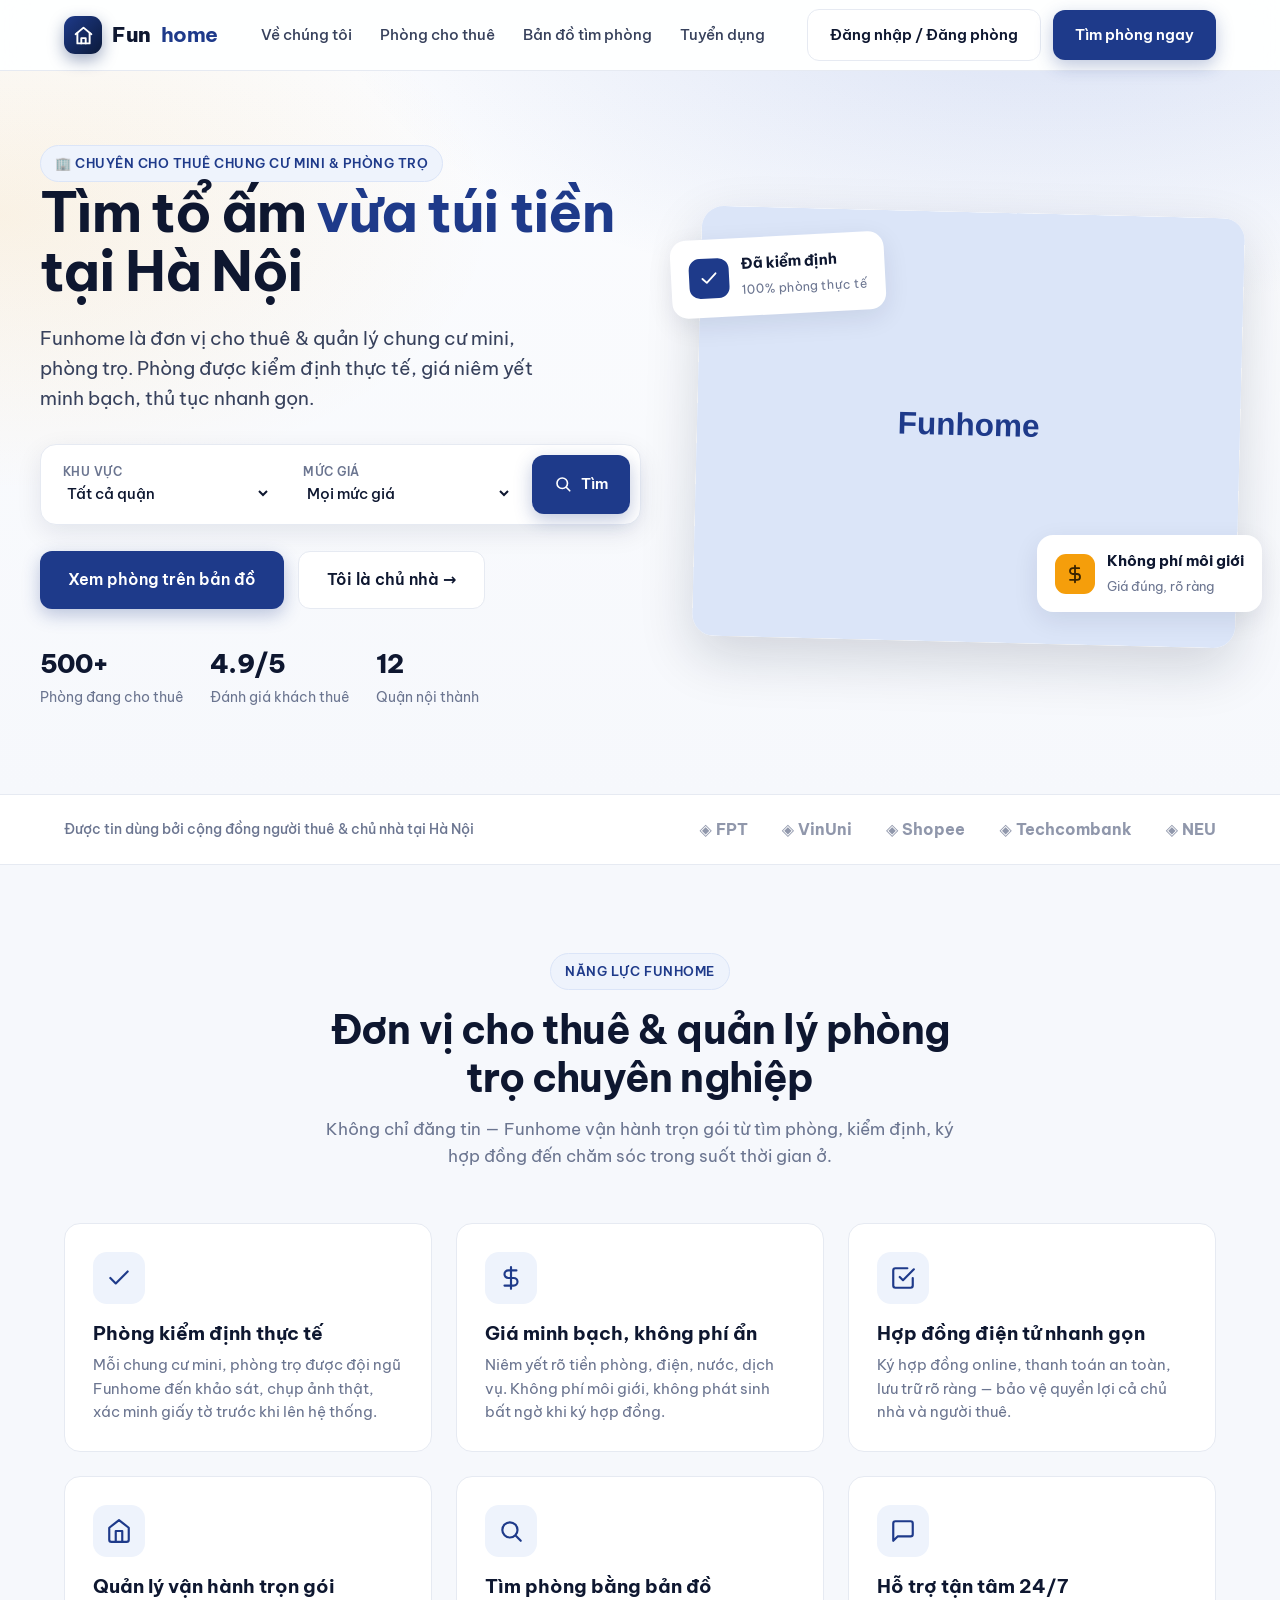
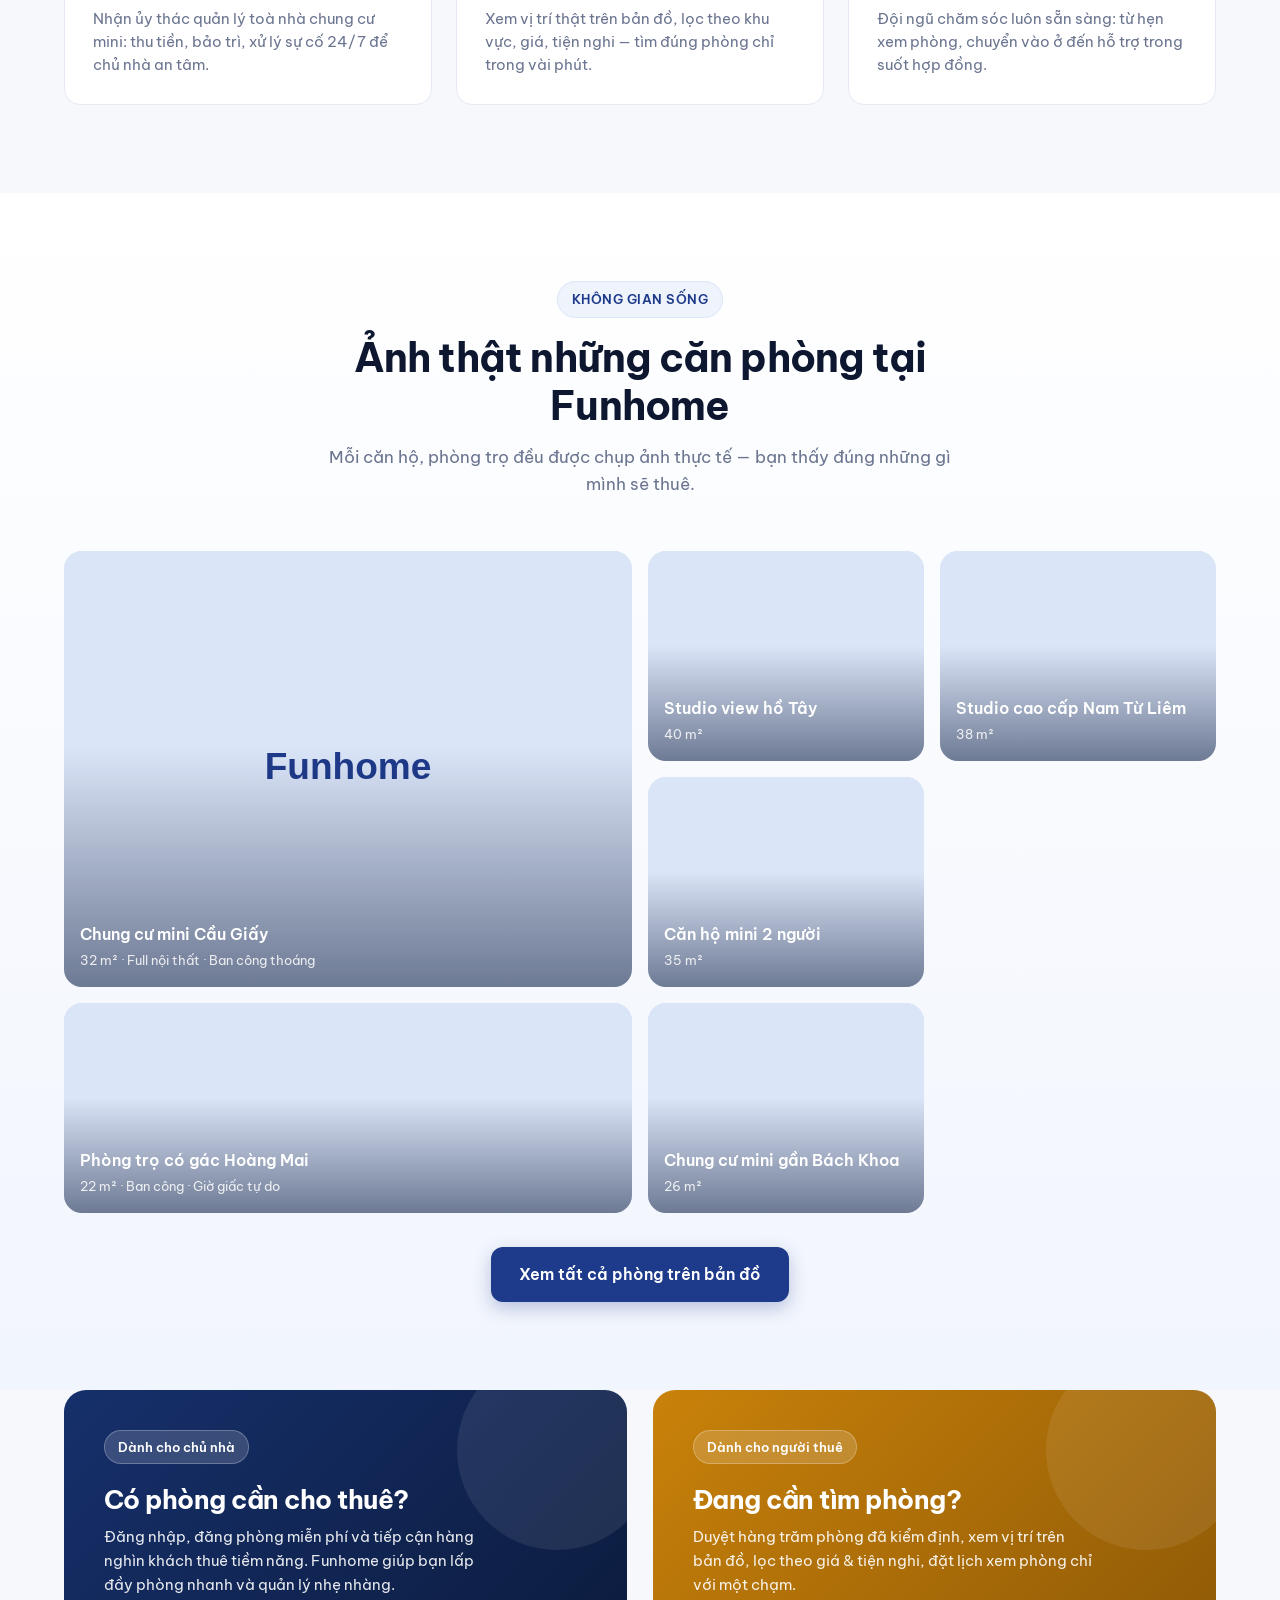
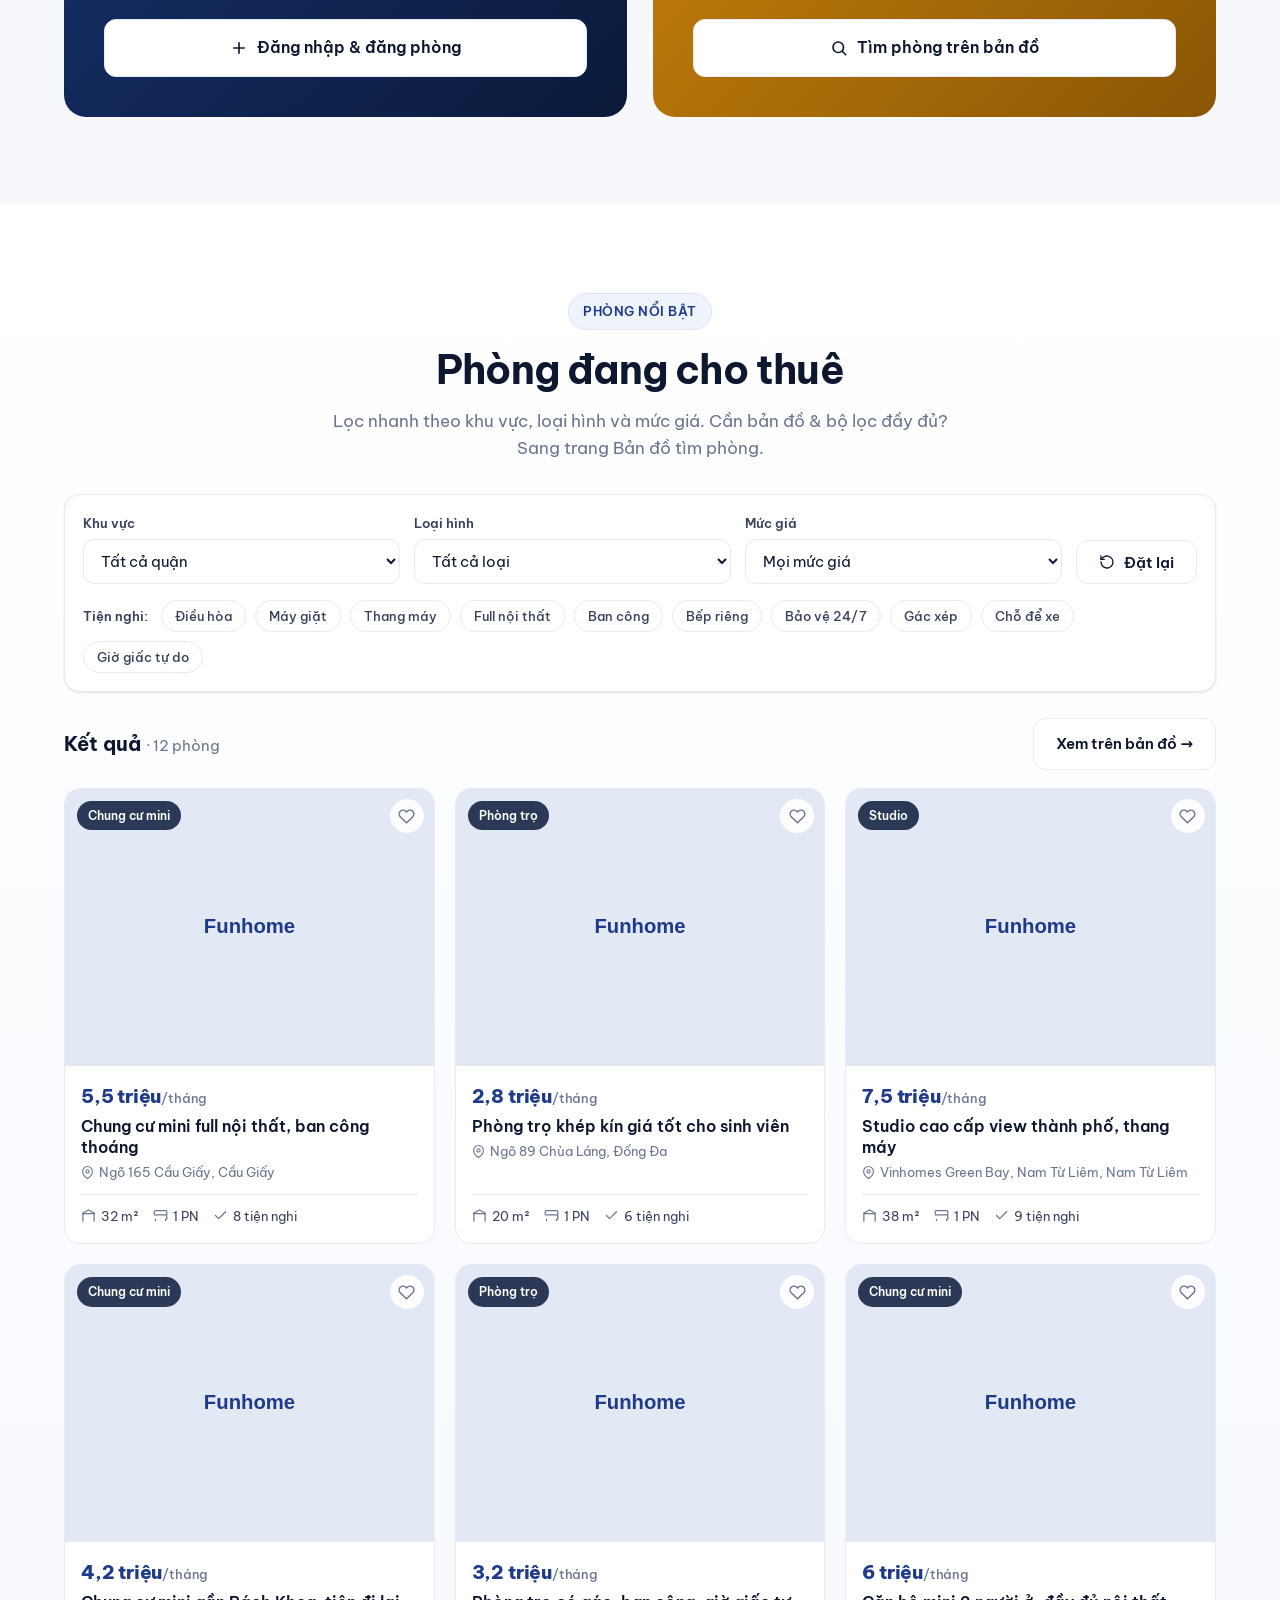
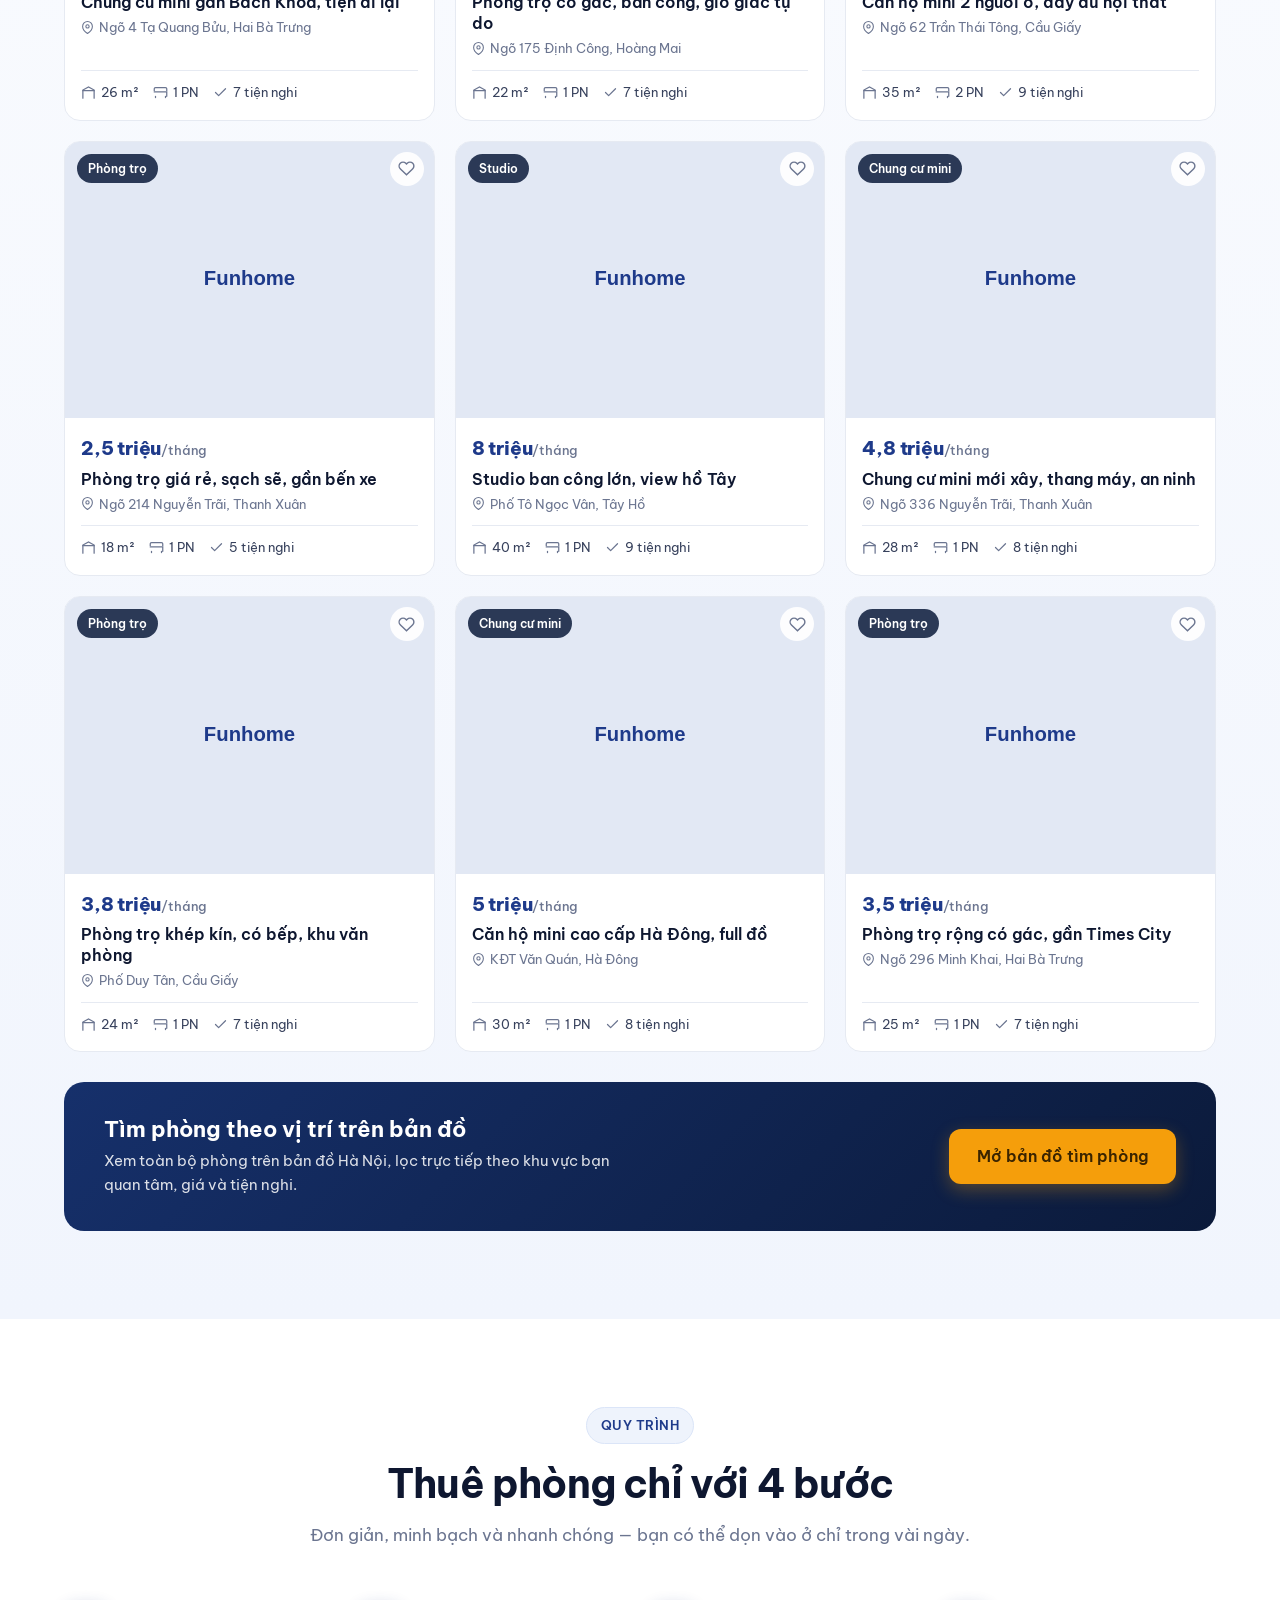
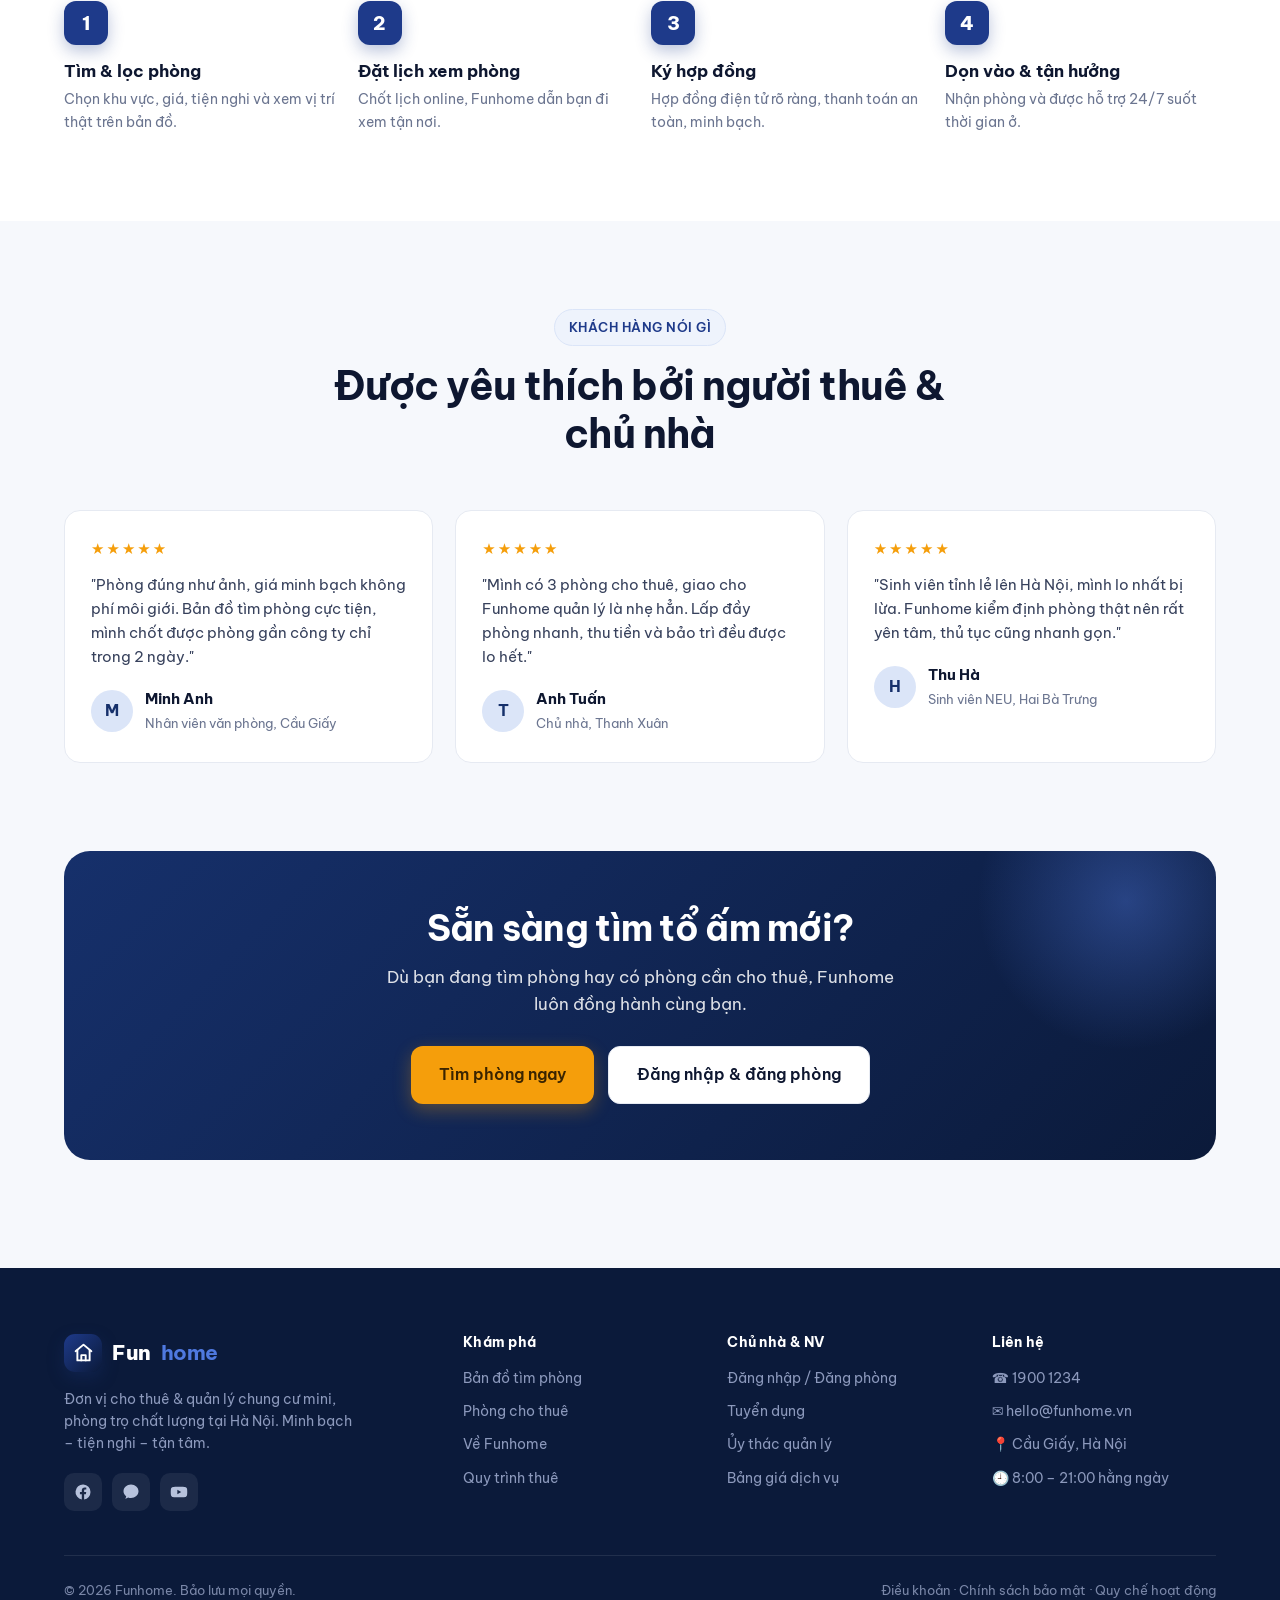
==== index.html @ d8e5a893 "Add files via upload" ====
<!DOCTYPE html>
<html lang="vi">
<head>
<meta charset="UTF-8" />
<meta name="viewport" content="width=device-width, initial-scale=1.0" />
<title>Funhome — Cho thuê chung cư mini &amp; phòng trọ</title>
<meta name="description" content="Funhome — đơn vị cho thuê & quản lý chung cư mini, phòng trọ chất lượng tại Hà Nội. Phòng kiểm định, giá minh bạch, thủ tục nhanh gọn." />
<link rel="preconnect" href="https://fonts.googleapis.com"><link rel="preconnect" href="https://fonts.gstatic.com" crossorigin>
<link href="https://fonts.googleapis.com/css2?family=Be+Vietnam+Pro:wght@300;400;500;600;700;800&display=swap" rel="stylesheet">
<link rel="stylesheet" href="funhome-theme.css">
<style>
/* ===== HERO ===== */
.hero{position:relative;overflow:hidden;background:radial-gradient(1200px 520px at 82% -10%,rgba(43,87,196,.16),transparent 60%),radial-gradient(900px 500px at 0% 20%,rgba(245,158,11,.10),transparent 55%),linear-gradient(180deg,#FbFcFe,#F6F8FC)}
.hero-inner{display:grid;grid-template-columns:1.05fr .95fr;gap:56px;align-items:center;padding:74px 0 84px}
.hero h1{font-size:clamp(34px,5vw,56px);letter-spacing:-.03em;line-height:1.06}
.hero h1 span{color:var(--brand-600)}
.hero p.lead{font-size:19px;color:var(--body);margin:22px 0 30px;max-width:520px}
.quick-search{background:#fff;border:1px solid var(--line);border-radius:16px;box-shadow:var(--shadow-md);padding:10px;display:grid;grid-template-columns:1fr 1fr auto;gap:8px}
.qs-field{display:flex;flex-direction:column;padding:8px 12px;border-radius:11px}
.qs-field:hover{background:var(--brand-50)}
.qs-field label{font-size:11.5px;font-weight:600;color:var(--muted);text-transform:uppercase;letter-spacing:.04em}
.qs-field select{border:none;background:transparent;font-family:inherit;font-size:15px;font-weight:500;color:var(--ink);outline:none;padding:2px 0;cursor:pointer}
.hero-actions{display:flex;gap:14px;flex-wrap:wrap;margin:26px 0 34px}
.hero-trust{display:flex;gap:26px;flex-wrap:wrap}
.hero-trust .t b{font-size:26px;color:var(--ink);font-weight:800;letter-spacing:-.02em;display:block}
.hero-trust .t span{font-size:13.5px;color:var(--muted)}
.hero-visual{position:relative}
.hero-card{border-radius:22px;overflow:hidden;box-shadow:var(--shadow-lg);background:#fff;transform:rotate(1.4deg)}
.hero-card img{height:430px;width:100%;object-fit:cover}
.hero-badge{position:absolute;background:#fff;border-radius:16px;box-shadow:var(--shadow-md);padding:14px 18px;display:flex;align-items:center;gap:12px}
.hero-badge .ic{width:40px;height:40px;border-radius:11px;display:grid;place-items:center;color:#fff}
.hero-badge b{display:block;font-size:15px;color:var(--ink)}
.hero-badge small{color:var(--muted);font-size:12.5px}
.hb1{top:24px;left:-26px;transform:rotate(-3deg)}.hb1 .ic{background:var(--brand-600)}
.hb2{bottom:30px;right:-22px}.hb2 .ic{background:var(--accent);color:#3a2400}

/* strip */
.strip{border-top:1px solid var(--line);border-bottom:1px solid var(--line);background:#fff}
.strip .wrap{display:flex;align-items:center;justify-content:space-between;gap:24px;padding:22px 24px;flex-wrap:wrap}
.strip p{font-size:13.5px;color:var(--muted);font-weight:500}
.strip .marks{display:flex;gap:34px;flex-wrap:wrap;align-items:center;opacity:.75}
.strip .marks span{font-weight:700;color:var(--muted);font-size:16px}

/* features */
.feature-grid{display:grid;grid-template-columns:repeat(3,1fr);gap:24px}
.feature{background:var(--card);border:1px solid var(--line);border-radius:var(--radius);padding:28px;transition:.2s}
.feature:hover{box-shadow:var(--shadow-md);transform:translateY(-3px);border-color:transparent}
.feature .ic{width:52px;height:52px;border-radius:14px;background:var(--brand-50);color:var(--brand-600);display:grid;place-items:center;margin-bottom:18px}
.feature .ic svg{width:26px;height:26px}
.feature h3{font-size:19px;margin-bottom:9px}
.feature p{font-size:14.5px;color:var(--muted)}

/* ===== GALLERY (ảnh phòng lớn) ===== */
.gallery-sec{background:linear-gradient(180deg,#fff,#F1F5FD)}
.gallery{display:grid;grid-template-columns:repeat(4,1fr);grid-auto-rows:210px;gap:16px}
.g-item{position:relative;overflow:hidden;border-radius:18px;cursor:pointer;background:#e2e8f4}
.g-item img{width:100%;height:100%;object-fit:cover;transition:.5s}
.g-item:hover img{transform:scale(1.06)}
.g-item::after{content:"";position:absolute;inset:0;background:linear-gradient(180deg,transparent 45%,rgba(11,26,58,.62));opacity:.85}
.g-cap{position:absolute;left:16px;right:16px;bottom:14px;z-index:2;color:#fff}
.g-cap b{display:block;font-size:15.5px;font-weight:600}
.g-cap span{font-size:12.5px;color:rgba(255,255,255,.85)}
.g-tall{grid-row:span 2}
.g-wide{grid-column:span 2}
.gallery-cta{text-align:center;margin-top:34px}

/* audience */
.audience{display:grid;grid-template-columns:1fr 1fr;gap:26px}
.aud-card{position:relative;overflow:hidden;border-radius:22px;padding:40px;color:#fff;min-height:280px;display:flex;flex-direction:column;justify-content:flex-end}
.aud-owner{background:linear-gradient(135deg,var(--brand-700),var(--brand-900))}
.aud-tenant{background:linear-gradient(135deg,#C9820A,#8A5606)}
.aud-card>*{position:relative;z-index:1}
.aud-card .tag{align-self:flex-start;background:rgba(255,255,255,.16);border:1px solid rgba(255,255,255,.25);padding:6px 13px;border-radius:999px;font-size:12.5px;font-weight:600;margin-bottom:auto}
.aud-card h3{color:#fff;font-size:26px;margin:20px 0 10px;letter-spacing:-.02em}
.aud-card p{color:rgba(255,255,255,.9);font-size:15px;margin-bottom:22px;max-width:400px}
.aud-card .btn-ghost{background:#fff;color:var(--ink)}
.aud-deco{position:absolute;top:-40px;right:-30px;width:200px;height:200px;border-radius:50%;background:rgba(255,255,255,.08)}

/* listings */
#phong{background:linear-gradient(180deg,#fff,#F1F5FD)}
.filters{display:grid;grid-template-columns:repeat(3,1fr) auto;gap:14px;align-items:end}
.amen-row{margin-top:16px;display:flex;flex-wrap:wrap;gap:9px;align-items:center}
.amen-row .lbl{font-size:12.5px;font-weight:600;color:var(--body);margin-right:4px}
.results-head{display:flex;align-items:center;justify-content:space-between;margin:26px 0 18px;flex-wrap:wrap;gap:12px}
.results-head h3{font-size:20px}.results-head .count{color:var(--muted);font-weight:400;font-size:15px}
.grid3{display:grid;grid-template-columns:repeat(3,1fr);gap:20px}
.map-cta{margin-top:30px;background:linear-gradient(135deg,var(--brand-700),var(--brand-900));border-radius:20px;padding:34px 40px;display:flex;align-items:center;justify-content:space-between;gap:24px;flex-wrap:wrap;color:#fff}
.map-cta h3{color:#fff;font-size:22px;margin-bottom:6px}
.map-cta p{color:rgba(255,255,255,.85);font-size:15px;max-width:520px}

/* steps */
.steps{display:grid;grid-template-columns:repeat(4,1fr);gap:22px}
.step .num{width:44px;height:44px;border-radius:12px;background:var(--brand-600);color:#fff;display:grid;place-items:center;font-weight:800;font-size:19px;margin-bottom:16px;box-shadow:0 6px 16px rgba(30,58,138,.3)}
.step h4{font-size:17px;margin-bottom:7px}.step p{font-size:14px;color:var(--muted)}

/* quotes */
.quotes{display:grid;grid-template-columns:repeat(3,1fr);gap:22px}
.quote{background:#fff;border:1px solid var(--line);border-radius:var(--radius);padding:26px}
.quote .stars{color:var(--accent);font-size:15px;letter-spacing:2px;margin-bottom:12px}
.quote p{font-size:15px;color:var(--body);margin-bottom:18px}
.quote .who{display:flex;align-items:center;gap:12px}
.quote .av{width:42px;height:42px;border-radius:50%;background:var(--brand-100);color:var(--brand-700);display:grid;place-items:center;font-weight:700}
.quote .who b{display:block;font-size:14.5px;color:var(--ink)}.quote .who span{font-size:12.5px;color:var(--muted)}

/* cta banner */
.cta-banner{background:linear-gradient(135deg,var(--brand-700),var(--brand-900));border-radius:26px;padding:56px;text-align:center;color:#fff;position:relative;overflow:hidden}
.cta-banner h2{color:#fff;font-size:clamp(26px,3.4vw,36px);margin-bottom:14px;letter-spacing:-.02em}
.cta-banner p{color:rgba(255,255,255,.86);font-size:17px;max-width:520px;margin:0 auto 28px}
.cta-banner .btns{display:flex;gap:14px;justify-content:center;flex-wrap:wrap}
.cta-banner .glow{position:absolute;width:300px;height:300px;border-radius:50%;background:radial-gradient(circle,rgba(79,121,224,.4),transparent 70%);top:-100px;right:-60px}

/* detail modal internals */
#detailContent .d-img{width:100%;height:340px;object-fit:cover}
.d-pad{padding:26px 30px 30px}
.d-head{display:flex;justify-content:space-between;align-items:flex-start;gap:20px;flex-wrap:wrap}
.d-head h3{font-size:24px;letter-spacing:-.01em}
.d-head .d-loc{color:var(--muted);font-size:14.5px;margin-top:6px}
.d-price{font-size:26px;font-weight:800;color:var(--brand-600);white-space:nowrap}
.d-price small{font-size:14px;color:var(--muted);font-weight:500}
.d-stats{display:flex;gap:26px;flex-wrap:wrap;margin:22px 0;padding:18px 0;border-top:1px solid var(--line);border-bottom:1px solid var(--line)}
.d-stats .s b{display:block;font-size:18px;color:var(--ink)}.d-stats .s span{font-size:13px;color:var(--muted)}
.d-sec h4{font-size:16px;margin:20px 0 12px}
.d-amens{display:grid;grid-template-columns:1fr 1fr;gap:10px}
.d-amens .a{display:flex;align-items:center;gap:9px;font-size:14.5px;color:var(--body)}
.d-amens .a svg{width:18px;height:18px;color:var(--brand-600)}
.d-actions{display:flex;gap:12px;margin-top:26px;flex-wrap:wrap}

/* owner form modal */
.form-modal .modal-box{max-width:560px}
.form-pad{padding:30px}
.form-pad h3{font-size:23px;margin-bottom:6px}.form-pad>p{color:var(--muted);font-size:14.5px;margin-bottom:22px}
.form-ok{display:none;text-align:center;padding:20px 0}.form-ok.show{display:block}
.form-ok .check{width:64px;height:64px;border-radius:50%;background:var(--brand-50);color:var(--brand-600);display:grid;place-items:center;margin:0 auto 18px}
.form-ok h3{margin-bottom:8px}.form-ok p{color:var(--muted);font-size:14.5px}

@media(max-width:960px){
  .hero-inner{grid-template-columns:1fr;gap:40px}.hero-visual{order:-1}.hero-card img{height:300px}
  .feature-grid,.quotes{grid-template-columns:1fr 1fr}.steps{grid-template-columns:1fr 1fr}
  .grid3{grid-template-columns:1fr 1fr}.gallery{grid-template-columns:repeat(2,1fr)}
  .g-wide,.g-tall{grid-column:auto;grid-row:auto}.filters{grid-template-columns:1fr 1fr}
}
@media(max-width:620px){
  .nav-cta .btn-ghost{display:none}.quick-search{grid-template-columns:1fr}
  .feature-grid,.quotes,.steps,.audience,.grid3,.filters,.d-amens,.form-row{grid-template-columns:1fr}
  .gallery{grid-template-columns:1fr;grid-auto-rows:200px}.hero-badge{display:none}.cta-banner{padding:38px 22px}
}
</style>
</head>
<body>

<header class="site">
  <div class="wrap nav">
    <a href="index.html" class="logo">
      <span class="logo-mark"><svg viewBox="0 0 24 24" fill="none" stroke="currentColor" stroke-width="2.2" stroke-linecap="round" stroke-linejoin="round"><path d="M3 10.5 12 3l9 7.5"/><path d="M5 9.5V21h14V9.5"/><path d="M9.5 21v-6h5v6"/></svg></span>
      Fun<b>home</b>
    </a>
    <nav class="nav-links">
      <a href="#nang-luc">Về chúng tôi</a>
      <a href="#phong">Phòng cho thuê</a>
      <a href="funhome-map.html">Bản đồ tìm phòng</a>
      <a href="funhome-tuyendung.html">Tuyển dụng</a>
    </nav>
    <div class="nav-cta">
      <a class="btn btn-ghost" href="funhome-app.html">Đăng nhập / Đăng phòng</a>
      <a href="funhome-map.html" class="btn btn-primary">Tìm phòng ngay</a>
      <button class="burger" onclick="document.querySelector('.nav-links').style.display='flex'"><span></span><span></span><span></span></button>
    </div>
  </div>
</header>

<!-- HERO -->
<section class="hero">
  <div class="wrap hero-inner">
    <div>
      <span class="eyebrow">🏢 Chuyên cho thuê chung cư mini &amp; phòng trọ</span>
      <h1>Tìm tổ ấm <span>vừa túi tiền</span> tại Hà Nội</h1>
      <p class="lead">Funhome là đơn vị cho thuê &amp; quản lý chung cư mini, phòng trọ. Phòng được kiểm định thực tế, giá niêm yết minh bạch, thủ tục nhanh gọn.</p>
      <div class="quick-search">
        <div class="qs-field"><label>Khu vực</label><select id="qsArea"><option value="">Tất cả quận</option></select></div>
        <div class="qs-field"><label>Mức giá</label>
          <select id="qsPrice"><option value="">Mọi mức giá</option><option value="0-3000000">Dưới 3 triệu</option><option value="3000000-5000000">3 – 5 triệu</option><option value="5000000-8000000">5 – 8 triệu</option><option value="8000000-99000000">Trên 8 triệu</option></select>
        </div>
        <a href="#phong" class="btn btn-primary" onclick="applyQuick()" style="align-self:stretch"><svg width="18" height="18" viewBox="0 0 24 24" fill="none" stroke="currentColor" stroke-width="2.2" stroke-linecap="round"><circle cx="11" cy="11" r="7"/><path d="m21 21-4.3-4.3"/></svg>Tìm</a>
      </div>
      <div class="hero-actions">
        <a href="funhome-map.html" class="btn btn-primary btn-lg">Xem phòng trên bản đồ</a>
        <a href="funhome-app.html" class="btn btn-ghost btn-lg">Tôi là chủ nhà →</a>
      </div>
      <div class="hero-trust">
        <div class="t"><b>500+</b><span>Phòng đang cho thuê</span></div>
        <div class="t"><b>4.9/5</b><span>Đánh giá khách thuê</span></div>
        <div class="t"><b>12</b><span>Quận nội thành</span></div>
      </div>
    </div>
    <div class="hero-visual">
      <div class="hero-card"><img src="https://images.unsplash.com/photo-1522708323590-d24dbb6b0267?auto=format&fit=crop&w=900&q=75" alt="Căn hộ Funhome" onerror="this.src='data:image/svg+xml;utf8,<svg xmlns=%22http://www.w3.org/2000/svg%22 width=%22900%22 height=%22600%22><rect width=%22900%22 height=%22600%22 fill=%22%23dbe5f8%22/><text x=%2250%25%22 y=%2250%25%22 fill=%22%231E3A8A%22 font-family=%22sans-serif%22 font-size=%2244%22 font-weight=%22700%22 text-anchor=%22middle%22 dominant-baseline=%22middle%22>Funhome</text></svg>'"></div>
      <div class="hero-badge hb1"><span class="ic"><svg width="20" height="20" viewBox="0 0 24 24" fill="none" stroke="currentColor" stroke-width="2.2" stroke-linecap="round" stroke-linejoin="round"><path d="M20 6 9 17l-5-5"/></svg></span><div><b>Đã kiểm định</b><small>100% phòng thực tế</small></div></div>
      <div class="hero-badge hb2"><span class="ic"><svg width="20" height="20" viewBox="0 0 24 24" fill="none" stroke="currentColor" stroke-width="2.2" stroke-linecap="round" stroke-linejoin="round"><path d="M12 2v20M17 5H9.5a3.5 3.5 0 0 0 0 7h5a3.5 3.5 0 0 1 0 7H6"/></svg></span><div><b>Không phí môi giới</b><small>Giá đúng, rõ ràng</small></div></div>
    </div>
  </div>
</section>

<div class="strip"><div class="wrap"><p>Được tin dùng bởi cộng đồng người thuê &amp; chủ nhà tại Hà Nội</p><div class="marks"><span>◈ FPT</span><span>◈ VinUni</span><span>◈ Shopee</span><span>◈ Techcombank</span><span>◈ NEU</span></div></div></div>

<!-- CAPABILITIES -->
<section class="section" id="nang-luc">
  <div class="wrap">
    <div class="section-head"><span class="eyebrow">Năng lực Funhome</span><h2>Đơn vị cho thuê &amp; quản lý phòng trọ chuyên nghiệp</h2><p>Không chỉ đăng tin — Funhome vận hành trọn gói từ tìm phòng, kiểm định, ký hợp đồng đến chăm sóc trong suốt thời gian ở.</p></div>
    <div class="feature-grid">
      <div class="feature"><div class="ic"><svg viewBox="0 0 24 24" fill="none" stroke="currentColor" stroke-width="2" stroke-linecap="round" stroke-linejoin="round"><path d="M20 6 9 17l-5-5"/></svg></div><h3>Phòng kiểm định thực tế</h3><p>Mỗi chung cư mini, phòng trọ được đội ngũ Funhome đến khảo sát, chụp ảnh thật, xác minh giấy tờ trước khi lên hệ thống.</p></div>
      <div class="feature"><div class="ic"><svg viewBox="0 0 24 24" fill="none" stroke="currentColor" stroke-width="2" stroke-linecap="round" stroke-linejoin="round"><path d="M12 2v20M17 5H9.5a3.5 3.5 0 0 0 0 7h5a3.5 3.5 0 0 1 0 7H6"/></svg></div><h3>Giá minh bạch, không phí ẩn</h3><p>Niêm yết rõ tiền phòng, điện, nước, dịch vụ. Không phí môi giới, không phát sinh bất ngờ khi ký hợp đồng.</p></div>
      <div class="feature"><div class="ic"><svg viewBox="0 0 24 24" fill="none" stroke="currentColor" stroke-width="2" stroke-linecap="round" stroke-linejoin="round"><path d="M9 11l3 3L22 4"/><path d="M21 12v7a2 2 0 0 1-2 2H5a2 2 0 0 1-2-2V5a2 2 0 0 1 2-2h11"/></svg></div><h3>Hợp đồng điện tử nhanh gọn</h3><p>Ký hợp đồng online, thanh toán an toàn, lưu trữ rõ ràng — bảo vệ quyền lợi cả chủ nhà và người thuê.</p></div>
      <div class="feature"><div class="ic"><svg viewBox="0 0 24 24" fill="none" stroke="currentColor" stroke-width="2" stroke-linecap="round" stroke-linejoin="round"><path d="M3 9l9-7 9 7v11a2 2 0 0 1-2 2H5a2 2 0 0 1-2-2z"/><path d="M9 22V12h6v10"/></svg></div><h3>Quản lý vận hành trọn gói</h3><p>Nhận ủy thác quản lý toà nhà chung cư mini: thu tiền, bảo trì, xử lý sự cố 24/7 để chủ nhà an tâm.</p></div>
      <div class="feature"><div class="ic"><svg viewBox="0 0 24 24" fill="none" stroke="currentColor" stroke-width="2" stroke-linecap="round" stroke-linejoin="round"><circle cx="11" cy="11" r="7"/><path d="m21 21-4.3-4.3"/></svg></div><h3>Tìm phòng bằng bản đồ</h3><p>Xem vị trí thật trên bản đồ, lọc theo khu vực, giá, tiện nghi — tìm đúng phòng chỉ trong vài phút.</p></div>
      <div class="feature"><div class="ic"><svg viewBox="0 0 24 24" fill="none" stroke="currentColor" stroke-width="2" stroke-linecap="round" stroke-linejoin="round"><path d="M21 15a2 2 0 0 1-2 2H7l-4 4V5a2 2 0 0 1 2-2h14a2 2 0 0 1 2 2z"/></svg></div><h3>Hỗ trợ tận tâm 24/7</h3><p>Đội ngũ chăm sóc luôn sẵn sàng: từ hẹn xem phòng, chuyển vào ở đến hỗ trợ trong suốt hợp đồng.</p></div>
    </div>
  </div>
</section>

<!-- GALLERY -->
<section class="section gallery-sec" id="khong-gian">
  <div class="wrap">
    <div class="section-head"><span class="eyebrow">Không gian sống</span><h2>Ảnh thật những căn phòng tại Funhome</h2><p>Mỗi căn hộ, phòng trọ đều được chụp ảnh thực tế — bạn thấy đúng những gì mình sẽ thuê.</p></div>
    <div class="gallery">
      <div class="g-item g-wide g-tall" onclick="openDetail(1)"><img src="https://images.unsplash.com/photo-1522708323590-d24dbb6b0267?auto=format&fit=crop&w=1000&q=75" onerror="this.src='data:image/svg+xml;utf8,<svg xmlns=%22http://www.w3.org/2000/svg%22 width=%22600%22 height=%22400%22><rect width=%22600%22 height=%22400%22 fill=%22%23dbe5f8%22/><text x=%2250%25%22 y=%2250%25%22 fill=%22%231E3A8A%22 font-family=%22sans-serif%22 font-size=%2234%22 font-weight=%22700%22 text-anchor=%22middle%22 dominant-baseline=%22middle%22>Funhome</text></svg>'"><div class="g-cap"><b>Chung cư mini Cầu Giấy</b><span>32 m² · Full nội thất · Ban công thoáng</span></div></div>
      <div class="g-item" onclick="openDetail(8)"><img src="https://images.unsplash.com/photo-1586023492125-27b2c045efd7?auto=format&fit=crop&w=700&q=75" onerror="this.src='data:image/svg+xml;utf8,<svg xmlns=%22http://www.w3.org/2000/svg%22 width=%22400%22 height=%22300%22><rect width=%22400%22 height=%22300%22 fill=%22%23dbe5f8%22/></svg>'"><div class="g-cap"><b>Studio view hồ Tây</b><span>40 m²</span></div></div>
      <div class="g-item" onclick="openDetail(3)"><img src="https://images.unsplash.com/photo-1560448204-e02f11c3d0e2?auto=format&fit=crop&w=700&q=75" onerror="this.src='data:image/svg+xml;utf8,<svg xmlns=%22http://www.w3.org/2000/svg%22 width=%22400%22 height=%22300%22><rect width=%22400%22 height=%22300%22 fill=%22%23dbe5f8%22/></svg>'"><div class="g-cap"><b>Studio cao cấp Nam Từ Liêm</b><span>38 m²</span></div></div>
      <div class="g-item" onclick="openDetail(6)"><img src="https://images.unsplash.com/photo-1554995207-c18c203602cb?auto=format&fit=crop&w=700&q=75" onerror="this.src='data:image/svg+xml;utf8,<svg xmlns=%22http://www.w3.org/2000/svg%22 width=%22400%22 height=%22300%22><rect width=%22400%22 height=%22300%22 fill=%22%23dbe5f8%22/></svg>'"><div class="g-cap"><b>Căn hộ mini 2 người</b><span>35 m²</span></div></div>
      <div class="g-item g-wide" onclick="openDetail(5)"><img src="https://images.unsplash.com/photo-1522771739844-6a9f6d5f14af?auto=format&fit=crop&w=900&q=75" onerror="this.src='data:image/svg+xml;utf8,<svg xmlns=%22http://www.w3.org/2000/svg%22 width=%22600%22 height=%22300%22><rect width=%22600%22 height=%22300%22 fill=%22%23dbe5f8%22/></svg>'"><div class="g-cap"><b>Phòng trọ có gác Hoàng Mai</b><span>22 m² · Ban công · Giờ giấc tự do</span></div></div>
      <div class="g-item" onclick="openDetail(4)"><img src="https://images.unsplash.com/photo-1484154218962-a197022b5858?auto=format&fit=crop&w=700&q=75" onerror="this.src='data:image/svg+xml;utf8,<svg xmlns=%22http://www.w3.org/2000/svg%22 width=%22400%22 height=%22300%22><rect width=%22400%22 height=%22300%22 fill=%22%23dbe5f8%22/></svg>'"><div class="g-cap"><b>Chung cư mini gần Bách Khoa</b><span>26 m²</span></div></div>
    </div>
    <div class="gallery-cta"><a href="funhome-map.html" class="btn btn-primary btn-lg">Xem tất cả phòng trên bản đồ</a></div>
  </div>
</section>

<!-- AUDIENCE -->
<section class="section" style="padding-top:0">
  <div class="wrap">
    <div class="audience">
      <div class="aud-card aud-owner"><div class="aud-deco"></div><span class="tag">Dành cho chủ nhà</span><h3>Có phòng cần cho thuê?</h3><p>Đăng nhập, đăng phòng miễn phí và tiếp cận hàng nghìn khách thuê tiềm năng. Funhome giúp bạn lấp đầy phòng nhanh và quản lý nhẹ nhàng.</p><a class="btn btn-ghost btn-lg" href="funhome-app.html"><svg width="18" height="18" viewBox="0 0 24 24" fill="none" stroke="currentColor" stroke-width="2.2" stroke-linecap="round"><path d="M12 5v14M5 12h14"/></svg>Đăng nhập &amp; đăng phòng</a></div>
      <div class="aud-card aud-tenant"><div class="aud-deco"></div><span class="tag">Dành cho người thuê</span><h3>Đang cần tìm phòng?</h3><p>Duyệt hàng trăm phòng đã kiểm định, xem vị trí trên bản đồ, lọc theo giá &amp; tiện nghi, đặt lịch xem phòng chỉ với một chạm.</p><a href="funhome-map.html" class="btn btn-ghost btn-lg"><svg width="18" height="18" viewBox="0 0 24 24" fill="none" stroke="currentColor" stroke-width="2.2" stroke-linecap="round"><circle cx="11" cy="11" r="7"/><path d="m21 21-4.3-4.3"/></svg>Tìm phòng trên bản đồ</a></div>
    </div>
  </div>
</section>

<!-- LISTINGS -->
<section class="section" id="phong">
  <div class="wrap">
    <div class="section-head" style="margin-bottom:32px"><span class="eyebrow">Phòng nổi bật</span><h2>Phòng đang cho thuê</h2><p>Lọc nhanh theo khu vực, loại hình và mức giá. Cần bản đồ &amp; bộ lọc đầy đủ? Sang trang Bản đồ tìm phòng.</p></div>
    <div class="search-bar">
      <div class="filters">
        <div class="field"><label>Khu vực</label><select id="fArea"><option value="">Tất cả quận</option></select></div>
        <div class="field"><label>Loại hình</label><select id="fType"><option value="">Tất cả loại</option><option>Chung cư mini</option><option>Phòng trọ</option><option>Studio</option></select></div>
        <div class="field"><label>Mức giá</label><select id="fPrice"><option value="">Mọi mức giá</option><option value="0-3000000">Dưới 3 triệu</option><option value="3000000-5000000">3 – 5 triệu</option><option value="5000000-8000000">5 – 8 triệu</option><option value="8000000-99000000">Trên 8 triệu</option></select></div>
        <button class="btn btn-ghost" onclick="resetFilters()" style="height:44px"><svg width="16" height="16" viewBox="0 0 24 24" fill="none" stroke="currentColor" stroke-width="2" stroke-linecap="round" stroke-linejoin="round"><path d="M3 12a9 9 0 1 0 3-6.7L3 8"/><path d="M3 3v5h5"/></svg>Đặt lại</button>
      </div>
      <div class="amen-row" id="amenRow"><span class="lbl">Tiện nghi:</span></div>
    </div>
    <div class="results-head"><h3>Kết quả <span class="count" id="resultCount"></span></h3><a href="funhome-map.html" class="btn btn-ghost">Xem trên bản đồ →</a></div>
    <div class="grid3" id="listCol"></div>
    <div class="map-cta">
      <div><h3>Tìm phòng theo vị trí trên bản đồ</h3><p>Xem toàn bộ phòng trên bản đồ Hà Nội, lọc trực tiếp theo khu vực bạn quan tâm, giá và tiện nghi.</p></div>
      <a href="funhome-map.html" class="btn btn-accent btn-lg">Mở bản đồ tìm phòng</a>
    </div>
  </div>
</section>

<!-- PROCESS -->
<section class="section" id="quy-trinh" style="background:#fff">
  <div class="wrap">
    <div class="section-head"><span class="eyebrow">Quy trình</span><h2>Thuê phòng chỉ với 4 bước</h2><p>Đơn giản, minh bạch và nhanh chóng — bạn có thể dọn vào ở chỉ trong vài ngày.</p></div>
    <div class="steps">
      <div class="step"><div class="num">1</div><h4>Tìm &amp; lọc phòng</h4><p>Chọn khu vực, giá, tiện nghi và xem vị trí thật trên bản đồ.</p></div>
      <div class="step"><div class="num">2</div><h4>Đặt lịch xem phòng</h4><p>Chốt lịch online, Funhome dẫn bạn đi xem tận nơi.</p></div>
      <div class="step"><div class="num">3</div><h4>Ký hợp đồng</h4><p>Hợp đồng điện tử rõ ràng, thanh toán an toàn, minh bạch.</p></div>
      <div class="step"><div class="num">4</div><h4>Dọn vào &amp; tận hưởng</h4><p>Nhận phòng và được hỗ trợ 24/7 suốt thời gian ở.</p></div>
    </div>
  </div>
</section>

<!-- TESTIMONIALS -->
<section class="section" id="danh-gia">
  <div class="wrap">
    <div class="section-head"><span class="eyebrow">Khách hàng nói gì</span><h2>Được yêu thích bởi người thuê &amp; chủ nhà</h2></div>
    <div class="quotes">
      <div class="quote"><div class="stars">★★★★★</div><p>"Phòng đúng như ảnh, giá minh bạch không phí môi giới. Bản đồ tìm phòng cực tiện, mình chốt được phòng gần công ty chỉ trong 2 ngày."</p><div class="who"><div class="av">M</div><div><b>Minh Anh</b><span>Nhân viên văn phòng, Cầu Giấy</span></div></div></div>
      <div class="quote"><div class="stars">★★★★★</div><p>"Mình có 3 phòng cho thuê, giao cho Funhome quản lý là nhẹ hẳn. Lấp đầy phòng nhanh, thu tiền và bảo trì đều được lo hết."</p><div class="who"><div class="av">T</div><div><b>Anh Tuấn</b><span>Chủ nhà, Thanh Xuân</span></div></div></div>
      <div class="quote"><div class="stars">★★★★★</div><p>"Sinh viên tỉnh lẻ lên Hà Nội, mình lo nhất bị lừa. Funhome kiểm định phòng thật nên rất yên tâm, thủ tục cũng nhanh gọn."</p><div class="who"><div class="av">H</div><div><b>Thu Hà</b><span>Sinh viên NEU, Hai Bà Trưng</span></div></div></div>
    </div>
  </div>
</section>

<!-- CTA -->
<section class="section" style="padding-top:0">
  <div class="wrap">
    <div class="cta-banner"><div class="glow"></div><h2>Sẵn sàng tìm tổ ấm mới?</h2><p>Dù bạn đang tìm phòng hay có phòng cần cho thuê, Funhome luôn đồng hành cùng bạn.</p><div class="btns"><a href="funhome-map.html" class="btn btn-accent btn-lg">Tìm phòng ngay</a><a href="funhome-app.html" class="btn btn-ghost btn-lg">Đăng nhập &amp; đăng phòng</a></div></div>
  </div>
</section>

<!-- FOOTER -->
<footer class="site">
  <div class="wrap">
    <div class="foot-grid">
      <div class="foot-brand">
        <a href="index.html" class="logo"><span class="logo-mark"><svg viewBox="0 0 24 24" fill="none" stroke="currentColor" stroke-width="2.2" stroke-linecap="round" stroke-linejoin="round"><path d="M3 10.5 12 3l9 7.5"/><path d="M5 9.5V21h14V9.5"/><path d="M9.5 21v-6h5v6"/></svg></span>Fun<b style="color:var(--brand-400)">home</b></a>
        <p>Đơn vị cho thuê &amp; quản lý chung cư mini, phòng trọ chất lượng tại Hà Nội. Minh bạch – tiện nghi – tận tâm.</p>
        <div class="foot-social">
          <a href="#" aria-label="Facebook"><svg width="18" height="18" viewBox="0 0 24 24" fill="currentColor"><path d="M22 12a10 10 0 1 0-11.6 9.9v-7H7.9V12h2.5V9.8c0-2.5 1.5-3.9 3.8-3.9 1.1 0 2.2.2 2.2.2v2.5h-1.3c-1.2 0-1.6.8-1.6 1.6V12h2.8l-.5 2.9h-2.3v7A10 10 0 0 0 22 12z"/></svg></a>
          <a href="#" aria-label="Zalo"><svg width="18" height="18" viewBox="0 0 24 24" fill="currentColor"><path d="M12 2C6.5 2 2 6 2 11c0 2.7 1.4 5.1 3.6 6.7-.1.9-.5 2.2-1.4 3.3 1.6-.3 3-1 4-1.7 1.2.4 2.5.7 3.8.7 5.5 0 10-4 10-9s-4.5-9-10-9z"/></svg></a>
          <a href="#" aria-label="Youtube"><svg width="18" height="18" viewBox="0 0 24 24" fill="currentColor"><path d="M23 12s0-3.3-.4-4.8c-.2-.9-.9-1.5-1.7-1.7C19.3 5 12 5 12 5s-7.3 0-8.9.5c-.8.2-1.5.8-1.7 1.7C1 8.7 1 12 1 12s0 3.3.4 4.8c.2.9.9 1.5 1.7 1.7 1.6.5 8.9.5 8.9.5s7.3 0 8.9-.5c.8-.2 1.5-.8 1.7-1.7.4-1.5.4-4.8.4-4.8zM9.8 15V9l5.2 3-5.2 3z"/></svg></a>
        </div>
      </div>
      <div class="foot-col"><h4>Khám phá</h4><a href="funhome-map.html">Bản đồ tìm phòng</a><a href="#phong">Phòng cho thuê</a><a href="#nang-luc">Về Funhome</a><a href="#quy-trinh">Quy trình thuê</a></div>
      <div class="foot-col"><h4>Chủ nhà &amp; NV</h4><a href="funhome-app.html">Đăng nhập / Đăng phòng</a><a href="funhome-tuyendung.html">Tuyển dụng</a><a href="#">Ủy thác quản lý</a><a href="#">Bảng giá dịch vụ</a></div>
      <div class="foot-col"><h4>Liên hệ</h4><a href="tel:19001234">☎ 1900 1234</a><a href="mailto:hello@funhome.vn">✉ hello@funhome.vn</a><a href="#">📍 Cầu Giấy, Hà Nội</a><a href="#">🕘 8:00 – 21:00 hằng ngày</a></div>
    </div>
    <div class="foot-bottom"><span>© 2026 Funhome. Bảo lưu mọi quyền.</span><span>Điều khoản · Chính sách bảo mật · Quy chế hoạt động</span></div>
  </div>
</footer>

<!-- DETAIL MODAL -->
<div class="modal" id="detailModal"><div class="modal-bg" onclick="closeModal('detailModal')"></div><div class="modal-box"><button class="modal-close" onclick="closeModal('detailModal')"><svg width="18" height="18" viewBox="0 0 24 24" fill="none" stroke="currentColor" stroke-width="2.2" stroke-linecap="round"><path d="M18 6 6 18M6 6l12 12"/></svg></button><div id="detailContent"></div></div></div>

<script src="funhome-data.js"></script>
<script>
let state={area:"",type:"",price:"",amenities:[]};
function getFiltered(){
  return ROOMS.filter(r=>{
    if(state.area&&r.district!==state.area)return false;
    if(state.type&&r.type!==state.type)return false;
    if(state.price){const [lo,hi]=state.price.split('-').map(Number);if(r.price<lo||r.price>hi)return false;}
    if(state.amenities.length&&!state.amenities.every(a=>r.amenities.includes(a)))return false;
    return true;
  });
}
function renderList(){
  state.area=document.getElementById('fArea').value;
  state.type=document.getElementById('fType').value;
  state.price=document.getElementById('fPrice').value;
  const list=getFiltered();
  document.getElementById('resultCount').textContent=`· ${list.length} phòng`;
  const col=document.getElementById('listCol');
  col.innerHTML=list.length?list.map(cardHTML).join(""):`<div class="no-results"><svg viewBox="0 0 24 24" fill="none" stroke="currentColor" stroke-width="1.6" stroke-linecap="round"><circle cx="11" cy="11" r="7"/><path d="m21 21-4.3-4.3"/></svg><h3 style="margin-bottom:6px">Không tìm thấy phòng phù hợp</h3><p>Thử nới lỏng bộ lọc hoặc <a href="#" onclick="resetFilters();return false" style="color:var(--brand-600);font-weight:600">đặt lại tất cả</a>.</p></div>`;
}
function resetFilters(){state={area:"",type:"",price:"",amenities:[]};['fArea','fType','fPrice'].forEach(id=>document.getElementById(id).value="");document.querySelectorAll('#amenRow .chip').forEach(c=>c.classList.remove('on'));renderList();}
function applyQuick(){document.getElementById('fArea').value=document.getElementById('qsArea').value;document.getElementById('fPrice').value=document.getElementById('qsPrice').value;renderList();}
['fArea','fType','fPrice'].forEach(id=>document.getElementById(id).addEventListener('change',renderList));
function start(){fillAreaSelects(['fArea','qsArea']);buildAmenChips('amenRow',renderList,state.amenities);renderList();}
loadRooms(start);
</script>
</body>
</html>
---- funhome-theme.css ----
/* =========================================================
   FUNHOME — HỆ THIẾT KẾ DÙNG CHUNG (theme)
   Nhận diện: xanh đậm (navy) + điểm nhấn hổ phách
   Dùng cho: trang chính, bản đồ, tuyển dụng, quản lý
   ========================================================= */
:root{
  --brand-900:#0B1A3A;
  --brand-800:#122452;
  --brand-700:#16306B;   /* logo xanh đậm */
  --brand-600:#1E3A8A;
  --brand-500:#2B57C4;
  --brand-400:#4F79E0;
  --brand-100:#DBE5F8;
  --brand-50:#EEF3FC;
  --accent:#F59E0B;
  --accent-600:#D97F06;
  --accent-soft:#FEF4E4;
  --ink:#0E1730;
  --body:#37415C;
  --muted:#6B7590;
  --line:#E6EAF2;
  --bg:#F6F8FC;
  --card:#FFFFFF;
  --shadow-sm:0 1px 2px rgba(15,25,50,.06),0 1px 3px rgba(15,25,50,.05);
  --shadow-md:0 8px 26px rgba(15,25,50,.09);
  --shadow-lg:0 20px 54px rgba(15,25,50,.16);
  --radius:16px;--radius-sm:11px;--maxw:1200px;
}
*{box-sizing:border-box;margin:0;padding:0}
html{scroll-behavior:smooth}
body{font-family:'Be Vietnam Pro',system-ui,-apple-system,sans-serif;color:var(--body);background:var(--bg);line-height:1.6;-webkit-font-smoothing:antialiased}
a{color:inherit;text-decoration:none}
img{display:block;max-width:100%}
button{font-family:inherit;cursor:pointer;border:none;background:none}
h1,h2,h3,h4{color:var(--ink);line-height:1.2;font-weight:700}
.wrap{max-width:var(--maxw);margin:0 auto;padding:0 24px}
.eyebrow{display:inline-flex;align-items:center;gap:8px;font-size:13px;font-weight:600;letter-spacing:.04em;text-transform:uppercase;color:var(--brand-600);background:var(--brand-50);padding:7px 14px;border-radius:999px;border:1px solid var(--brand-100)}
.section{padding:88px 0}
.section-head{max-width:660px;margin:0 auto 52px;text-align:center}
.section-head h2{font-size:clamp(26px,3.4vw,40px);margin:16px 0 14px;letter-spacing:-.02em}
.section-head p{font-size:17px;color:var(--muted)}

/* buttons */
.btn{display:inline-flex;align-items:center;justify-content:center;gap:9px;font-weight:600;font-size:15px;padding:13px 22px;border-radius:12px;transition:.2s;white-space:nowrap}
.btn-primary{background:var(--brand-600);color:#fff;box-shadow:0 6px 18px rgba(30,58,138,.28)}
.btn-primary:hover{background:var(--brand-700);transform:translateY(-1px)}
.btn-accent{background:var(--accent);color:#3a2400;box-shadow:0 6px 18px rgba(245,158,11,.3)}
.btn-accent:hover{background:var(--accent-600);color:#fff;transform:translateY(-1px)}
.btn-ghost{background:#fff;color:var(--ink);border:1px solid var(--line)}
.btn-ghost:hover{border-color:var(--brand-500);color:var(--brand-700)}
.btn-lg{padding:15px 28px;font-size:16px}
.btn-block{width:100%}

/* header */
header.site{position:sticky;top:0;z-index:50;background:rgba(255,255,255,.88);backdrop-filter:saturate(180%) blur(14px);border-bottom:1px solid var(--line)}
.nav{display:flex;align-items:center;justify-content:space-between;height:70px}
.logo{display:flex;align-items:center;gap:10px;font-weight:800;font-size:21px;color:var(--ink);letter-spacing:-.02em}
.logo-mark{width:38px;height:38px;border-radius:11px;background:linear-gradient(135deg,var(--brand-600),var(--brand-900));display:grid;place-items:center;color:#fff;box-shadow:0 6px 16px rgba(22,48,107,.4)}
.logo-mark svg{width:21px;height:21px}
.logo b{color:var(--brand-600)}
.nav-links{display:flex;gap:28px;align-items:center}
.nav-links a{font-weight:500;font-size:15px;color:var(--body);transition:.15s}
.nav-links a:hover{color:var(--brand-600)}
.nav-cta{display:flex;gap:12px;align-items:center}
.burger{display:none;flex-direction:column;gap:5px;padding:8px}
.burger span{width:22px;height:2px;background:var(--ink);border-radius:2px}

/* cards (listing) */
.card{background:var(--card);border:1px solid var(--line);border-radius:var(--radius);overflow:hidden;transition:.2s;cursor:pointer;display:flex;flex-direction:column}
.card:hover{box-shadow:var(--shadow-md);transform:translateY(-4px);border-color:transparent}
.card.active{border-color:var(--brand-500);box-shadow:0 0 0 3px var(--brand-50),var(--shadow-md)}
.card-img{position:relative;aspect-ratio:4/3;overflow:hidden;background:#eaeff7}
.card-img img{width:100%;height:100%;object-fit:cover;transition:.4s}
.card:hover .card-img img{transform:scale(1.05)}
.card-type{position:absolute;top:12px;left:12px;background:rgba(11,26,58,.85);color:#fff;font-size:12px;font-weight:600;padding:5px 11px;border-radius:999px;backdrop-filter:blur(4px)}
.card-fav{position:absolute;top:10px;right:10px;width:34px;height:34px;border-radius:50%;background:rgba(255,255,255,.92);display:grid;place-items:center;color:var(--muted);transition:.15s}
.card-fav:hover{color:var(--accent);transform:scale(1.1)}
.card-fav.on{color:var(--accent)}
.card-body{padding:15px 16px 17px;display:flex;flex-direction:column;flex:1}
.card-price{font-size:19px;font-weight:800;color:var(--brand-600);letter-spacing:-.01em}
.card-price small{font-size:13px;font-weight:500;color:var(--muted)}
.card-title{font-size:15.5px;font-weight:600;color:var(--ink);margin:5px 0 4px;line-height:1.35;display:-webkit-box;-webkit-line-clamp:2;-webkit-box-orient:vertical;overflow:hidden}
.card-loc{font-size:13px;color:var(--muted);display:flex;align-items:center;gap:5px;margin-bottom:11px}
.card-meta{margin-top:auto;display:flex;gap:14px;flex-wrap:wrap;padding-top:11px;border-top:1px solid var(--line)}
.card-meta .m{display:flex;align-items:center;gap:5px;font-size:13px;color:var(--body)}
.card-meta .m svg{width:15px;height:15px;color:var(--muted)}

/* filters */
.search-bar{background:#fff;border:1px solid var(--line);border-radius:var(--radius);box-shadow:var(--shadow-sm);padding:18px}
.field{display:flex;flex-direction:column;gap:6px}
.field label{font-size:12.5px;font-weight:600;color:var(--body)}
.field select,.field input{padding:11px 13px;border:1px solid var(--line);border-radius:11px;font-family:inherit;font-size:14.5px;color:var(--ink);background:#fff;outline:none;transition:.15s}
.field select:focus,.field input:focus{border-color:var(--brand-500);box-shadow:0 0 0 3px var(--brand-50)}
.chip{font-size:13px;font-weight:500;color:var(--body);background:#fff;border:1px solid var(--line);padding:7px 13px;border-radius:999px;transition:.15s;user-select:none}
.chip:hover{border-color:var(--brand-500)}
.chip.on{background:var(--brand-600);border-color:var(--brand-600);color:#fff}

/* modal */
.modal{position:fixed;inset:0;z-index:100;display:none;align-items:center;justify-content:center;padding:20px}
.modal.open{display:flex}
.modal-bg{position:absolute;inset:0;background:rgba(8,15,35,.55);backdrop-filter:blur(3px)}
.modal-box{position:relative;background:#fff;border-radius:20px;max-width:820px;width:100%;max-height:90vh;overflow:auto;box-shadow:var(--shadow-lg)}
.modal-close{position:absolute;top:14px;right:14px;z-index:3;width:38px;height:38px;border-radius:50%;background:rgba(255,255,255,.92);display:grid;place-items:center;color:var(--ink);box-shadow:var(--shadow-sm)}
.modal-close:hover{background:#fff}

/* form */
.form-group{margin-bottom:15px;display:flex;flex-direction:column;gap:6px}
.form-group label{font-size:13.5px;font-weight:600;color:var(--body)}
.form-group input,.form-group select,.form-group textarea{padding:12px 14px;border:1px solid var(--line);border-radius:11px;font-family:inherit;font-size:14.5px;outline:none;transition:.15s;background:#fff}
.form-group input:focus,.form-group select:focus,.form-group textarea:focus{border-color:var(--brand-500);box-shadow:0 0 0 3px var(--brand-50)}
.form-row{display:grid;grid-template-columns:1fr 1fr;gap:14px}

/* footer */
footer.site{background:var(--brand-900);color:#B7C2DC;padding:66px 0 30px;margin-top:20px}
.foot-grid{display:grid;grid-template-columns:1.6fr 1fr 1fr 1fr;gap:40px;margin-bottom:44px}
.foot-brand .logo{color:#fff;margin-bottom:16px}
.foot-brand p{font-size:14px;color:#8C99BC;max-width:300px;margin-bottom:18px}
.foot-social{display:flex;gap:10px}
.foot-social a{width:38px;height:38px;border-radius:10px;background:rgba(255,255,255,.07);display:grid;place-items:center;color:#B7C2DC;transition:.15s}
.foot-social a:hover{background:var(--brand-500);color:#fff}
.foot-col h4{color:#fff;font-size:14px;margin-bottom:16px;letter-spacing:.02em}
.foot-col a{display:block;font-size:14px;color:#8C99BC;margin-bottom:11px;transition:.15s}
.foot-col a:hover{color:#fff}
.foot-bottom{border-top:1px solid rgba(255,255,255,.09);padding-top:24px;display:flex;justify-content:space-between;gap:16px;flex-wrap:wrap;font-size:13px;color:#77850c}
.foot-bottom{color:#7A87A8}

/* utilities */
.no-results{grid-column:1/-1;text-align:center;padding:60px 20px;color:var(--muted)}
.no-results svg{width:48px;height:48px;color:var(--brand-500);margin-bottom:14px}

@media(max-width:960px){.nav-links{display:none}.foot-grid{grid-template-columns:1fr 1fr}.form-row{grid-template-columns:1fr}}
@media(max-width:620px){.section{padding:60px 0}.wrap{padding:0 18px}.burger{display:flex}.foot-grid{grid-template-columns:1fr 1fr}}
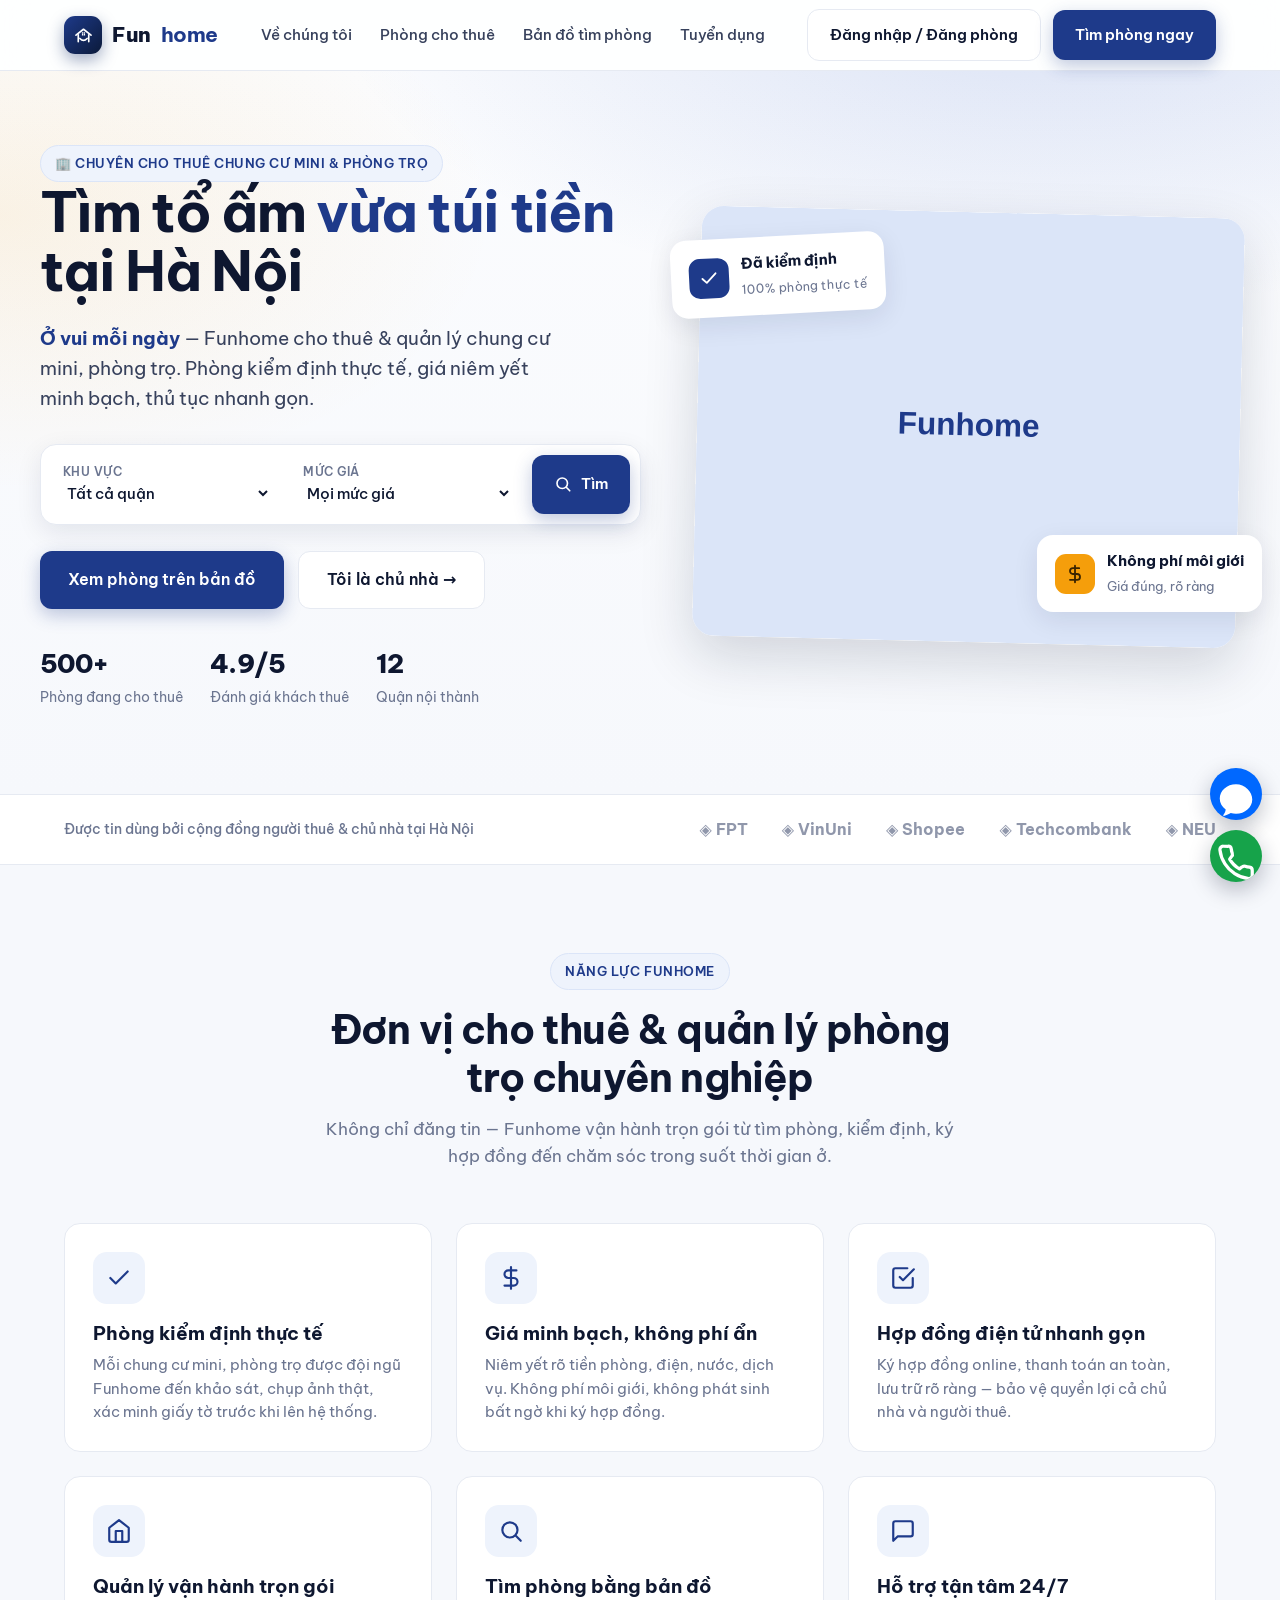
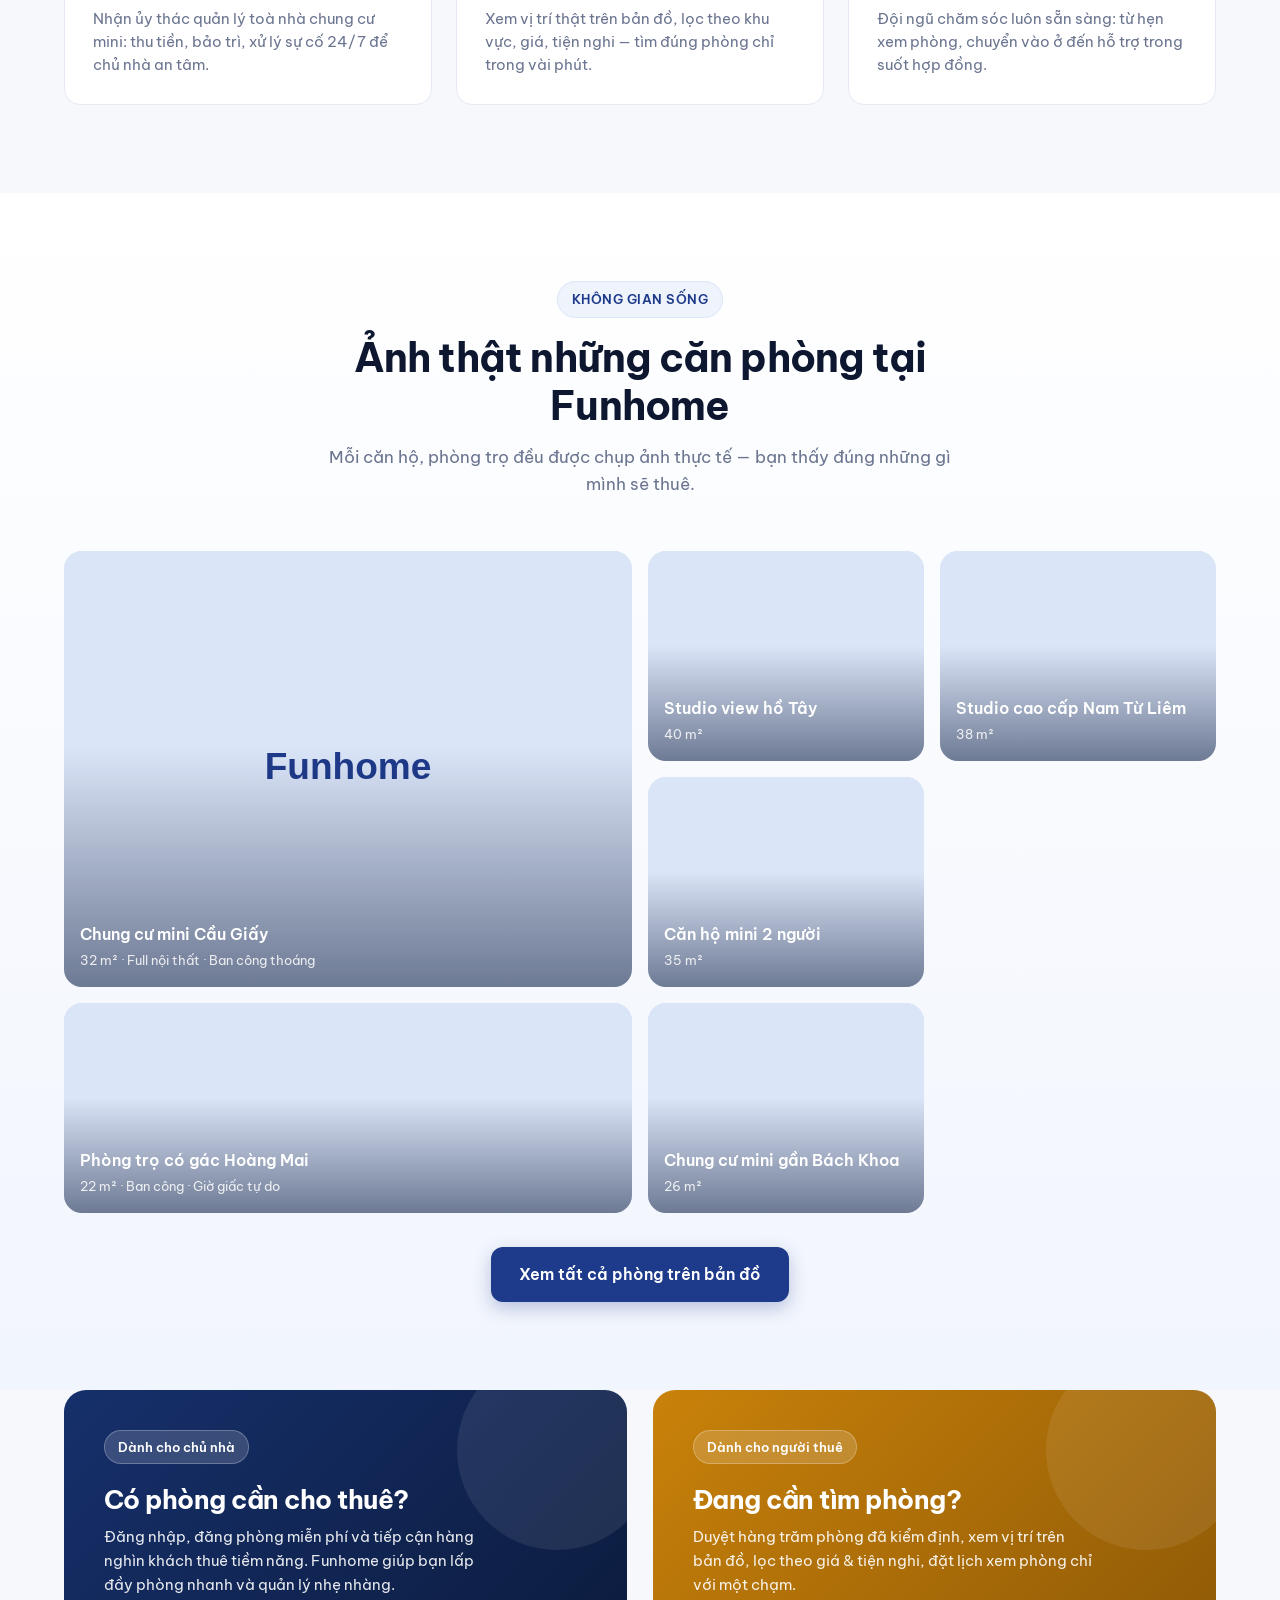
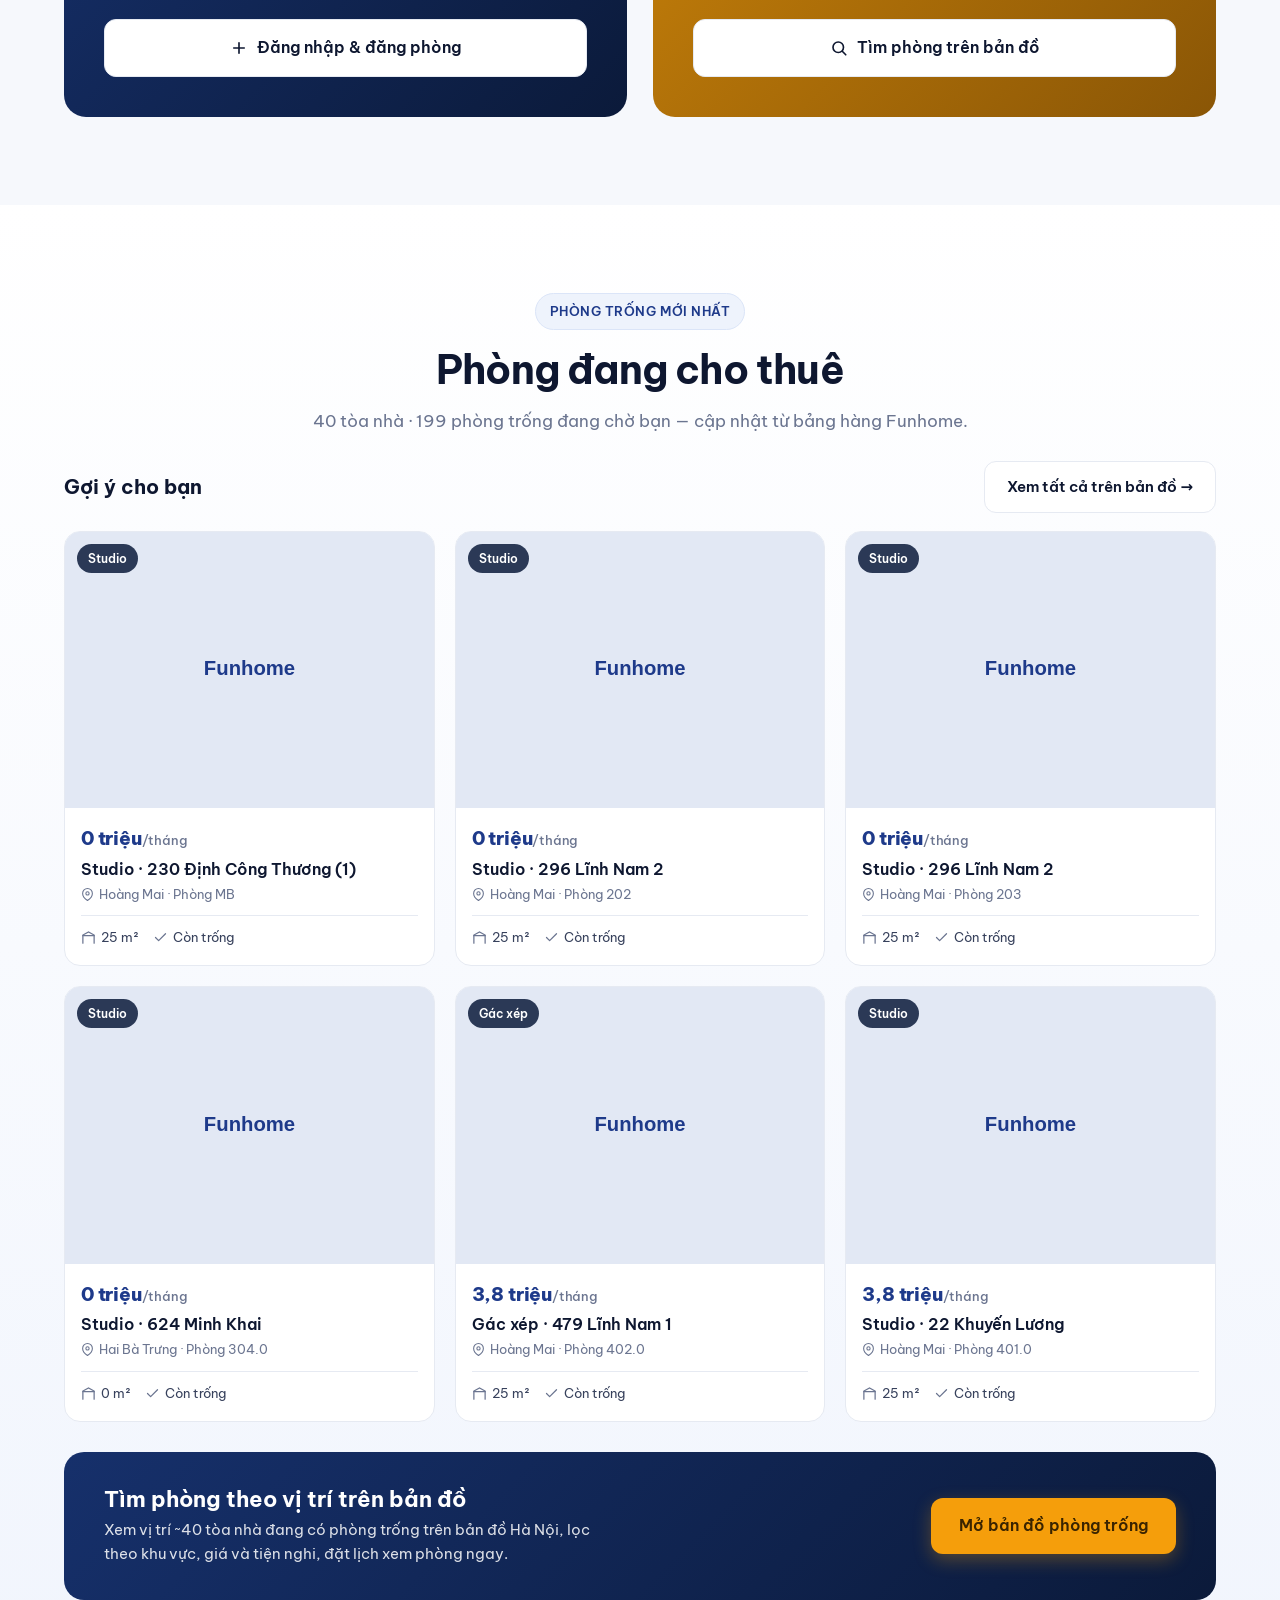
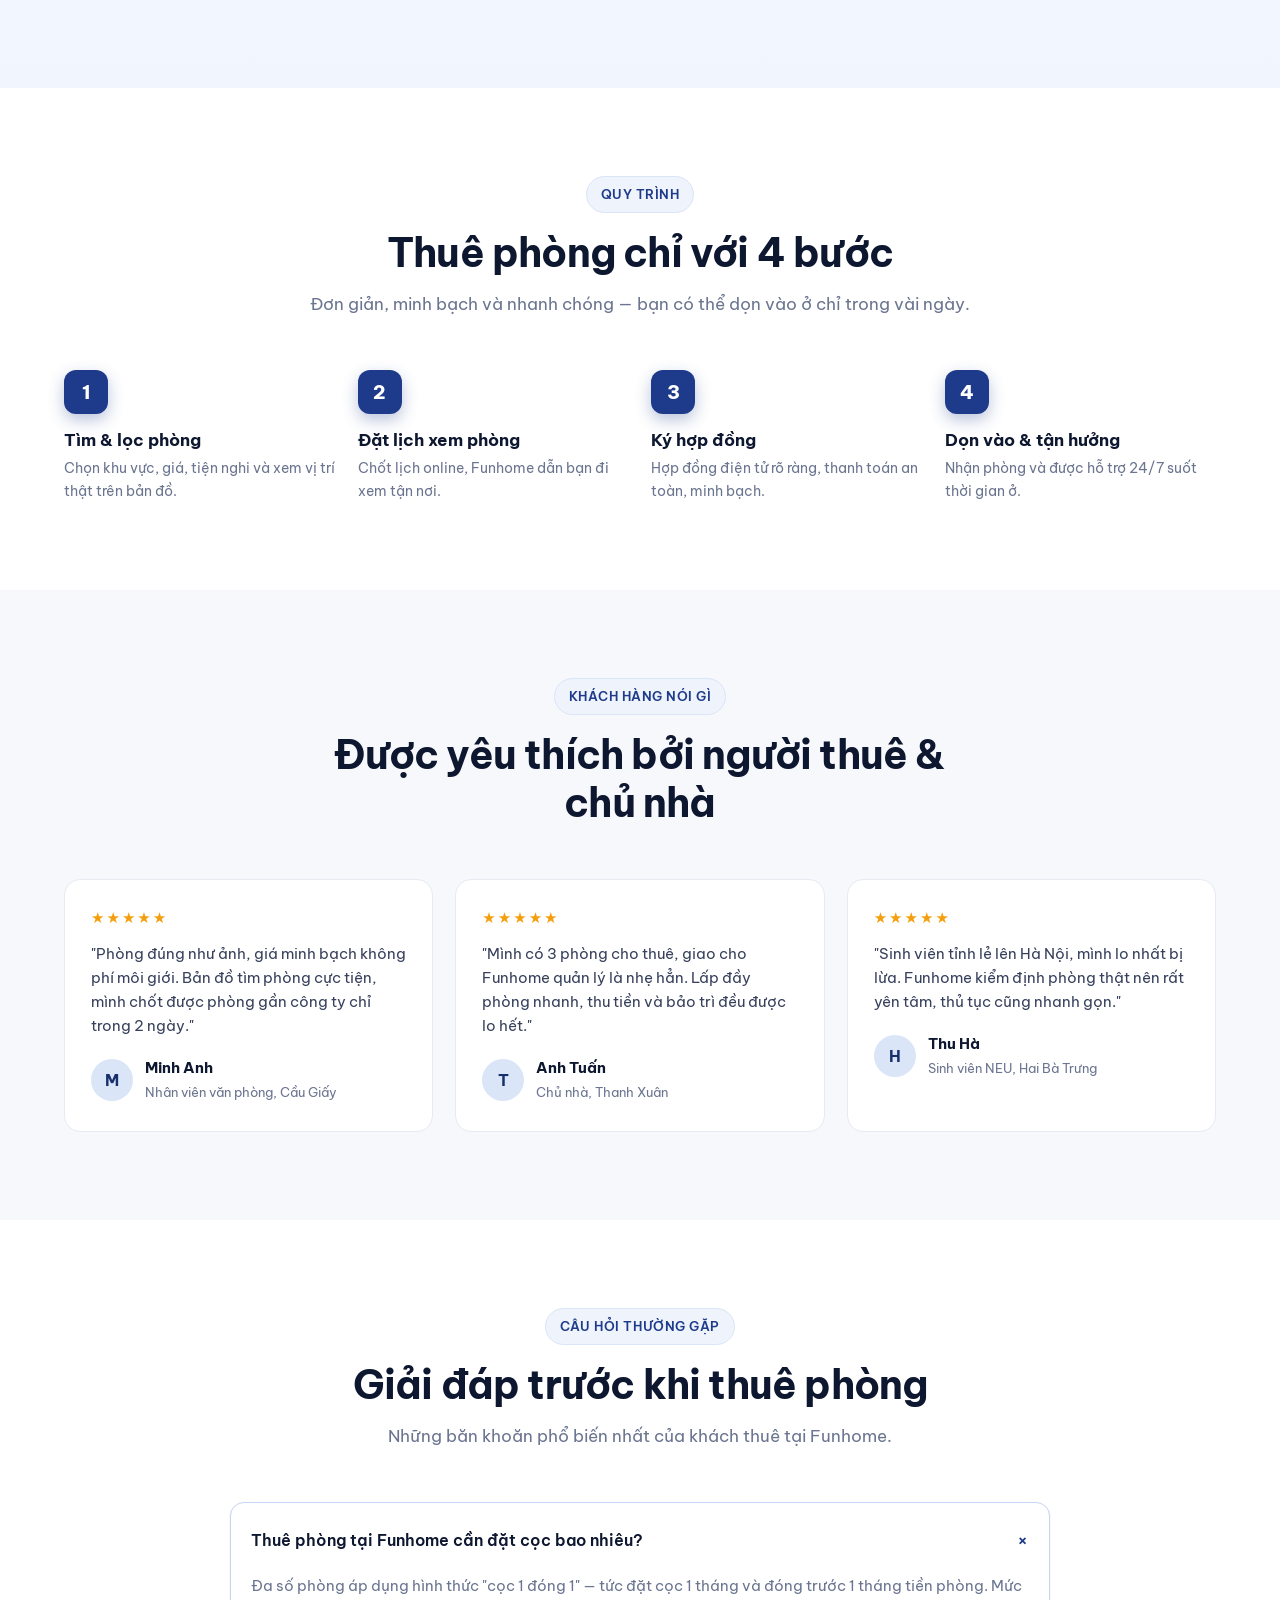
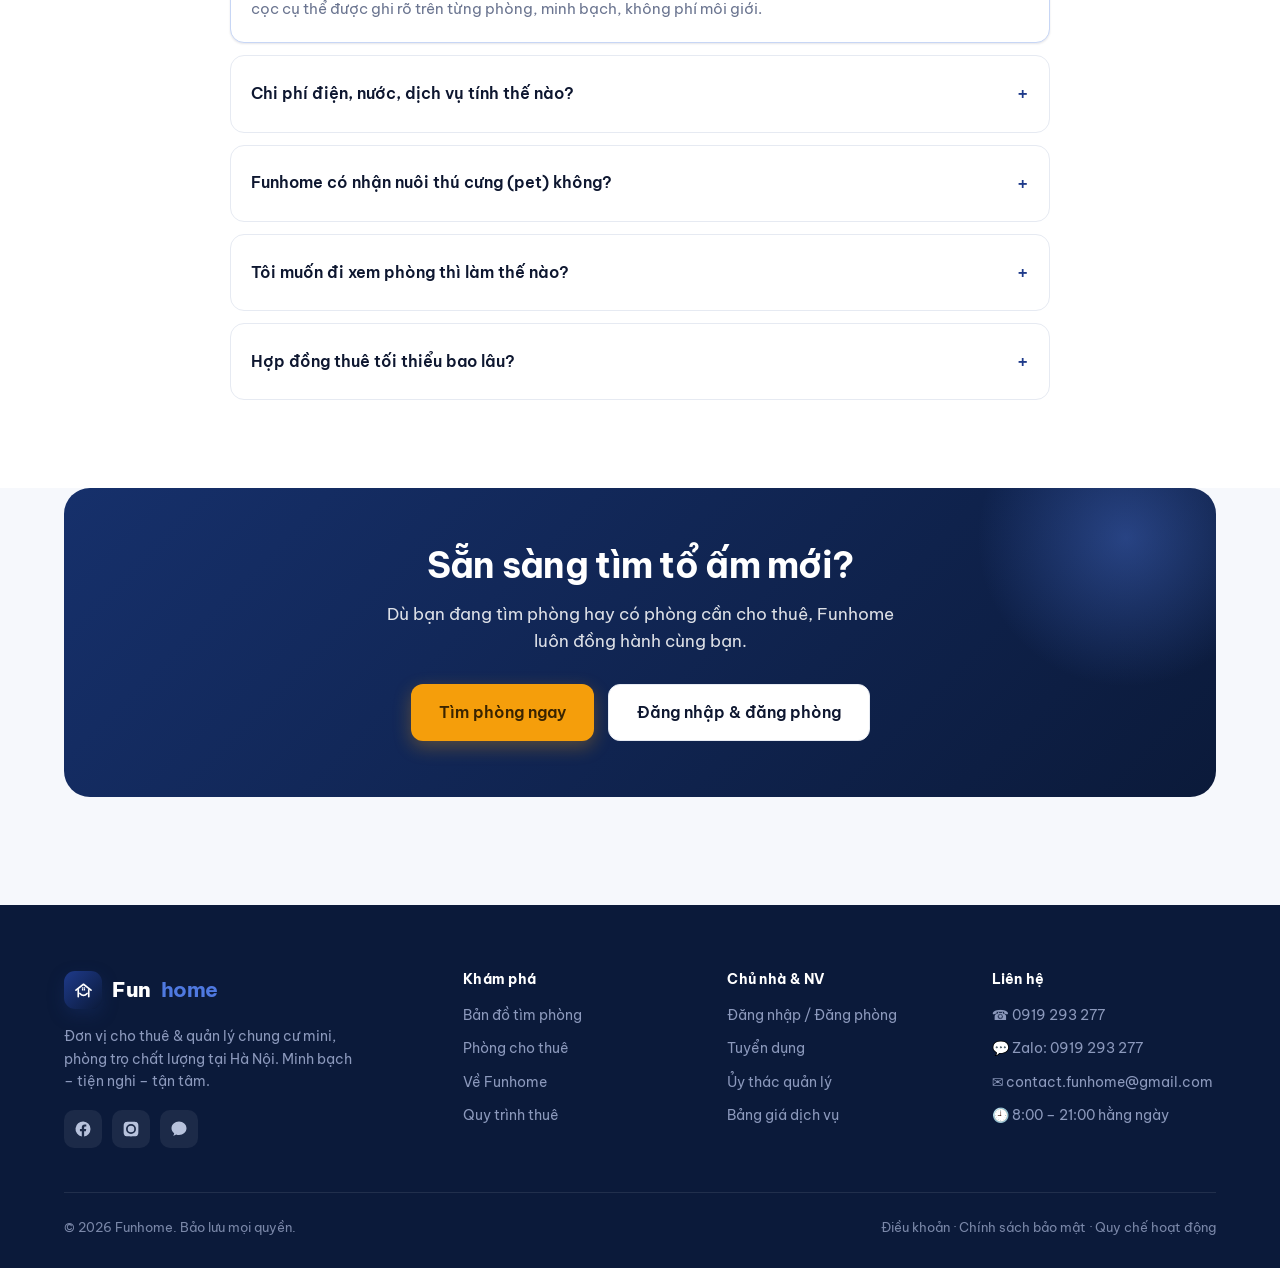
==== commit 6bd27771: "Add files via upload" ====
--- a/index.html
+++ b/index.html
@@ -3,8 +3,20 @@
 <head>
 <meta charset="UTF-8" />
 <meta name="viewport" content="width=device-width, initial-scale=1.0" />
-<title>Funhome — Cho thuê chung cư mini &amp; phòng trọ</title>
-<meta name="description" content="Funhome — đơn vị cho thuê & quản lý chung cư mini, phòng trọ chất lượng tại Hà Nội. Phòng kiểm định, giá minh bạch, thủ tục nhanh gọn." />
+<title>Funhome — Cho thuê chung cư mini &amp; phòng trọ Hà Nội | Ở vui mỗi ngày</title>
+<meta name="description" content="Funhome — cho thuê chung cư mini, phòng trọ, studio giá tốt tại Hà Nội. Phòng kiểm định thực tế, giá minh bạch, xem phòng trên bản đồ, đặt lịch nhanh. Hotline 0919293277." />
+<meta name="keywords" content="thuê chung cư mini Hà Nội, thuê phòng trọ Hà Nội, phòng trọ khép kín, studio cho thuê, Funhome" />
+<link rel="canonical" href="https://funhome.vn/" />
+<!-- 👉 Đổi https://funhome.vn thành domain thật của bạn ở các thẻ canonical/og:url -->
+<link rel="icon" type="image/svg+xml" href="favicon.svg" />
+<meta property="og:type" content="website" />
+<meta property="og:site_name" content="Funhome" />
+<meta property="og:title" content="Funhome — Cho thuê chung cư mini & phòng trọ Hà Nội" />
+<meta property="og:description" content="Phòng kiểm định thực tế, giá minh bạch, xem phòng trên bản đồ, đặt lịch nhanh. Ở vui mỗi ngày cùng Funhome." />
+<meta property="og:image" content="https://funhome.vn/og-image.png" />
+<meta property="og:url" content="https://funhome.vn/" />
+<meta name="twitter:card" content="summary_large_image" />
+<meta name="theme-color" content="#1E3A8A" />
 <link rel="preconnect" href="https://fonts.googleapis.com"><link rel="preconnect" href="https://fonts.gstatic.com" crossorigin>
 <link href="https://fonts.googleapis.com/css2?family=Be+Vietnam+Pro:wght@300;400;500;600;700;800&display=swap" rel="stylesheet">
 <link rel="stylesheet" href="funhome-theme.css">
@@ -151,7 +163,7 @@
 <header class="site">
   <div class="wrap nav">
     <a href="index.html" class="logo">
-      <span class="logo-mark"><svg viewBox="0 0 24 24" fill="none" stroke="currentColor" stroke-width="2.2" stroke-linecap="round" stroke-linejoin="round"><path d="M3 10.5 12 3l9 7.5"/><path d="M5 9.5V21h14V9.5"/><path d="M9.5 21v-6h5v6"/></svg></span>
+      <span class="logo-mark"><svg viewBox="0 0 64 64" fill="none" aria-hidden="true"><path d="M9 31 32 13 55 31" stroke="currentColor" stroke-width="5" stroke-linecap="round" stroke-linejoin="round"/><path d="M16 30V51" stroke="currentColor" stroke-width="5" stroke-linecap="round"/><path d="M48 30V51" stroke="currentColor" stroke-width="5" stroke-linecap="round"/><path d="M21 41Q32 53 43 41" stroke="currentColor" stroke-width="5" stroke-linecap="round"/><g fill="currentColor"><rect x="27" y="22" width="4.4" height="4.4" rx="1"/><rect x="32.6" y="22" width="4.4" height="4.4" rx="1"/><rect x="27" y="27.6" width="4.4" height="4.4" rx="1"/><rect x="32.6" y="27.6" width="4.4" height="4.4" rx="1"/></g></svg></span>
       Fun<b>home</b>
     </a>
     <nav class="nav-links">
@@ -174,13 +186,13 @@
     <div>
       <span class="eyebrow">🏢 Chuyên cho thuê chung cư mini &amp; phòng trọ</span>
       <h1>Tìm tổ ấm <span>vừa túi tiền</span> tại Hà Nội</h1>
-      <p class="lead">Funhome là đơn vị cho thuê &amp; quản lý chung cư mini, phòng trọ. Phòng được kiểm định thực tế, giá niêm yết minh bạch, thủ tục nhanh gọn.</p>
+      <p class="lead"><strong style="color:var(--brand-600)">Ở vui mỗi ngày</strong> — Funhome cho thuê &amp; quản lý chung cư mini, phòng trọ. Phòng kiểm định thực tế, giá niêm yết minh bạch, thủ tục nhanh gọn.</p>
       <div class="quick-search">
         <div class="qs-field"><label>Khu vực</label><select id="qsArea"><option value="">Tất cả quận</option></select></div>
         <div class="qs-field"><label>Mức giá</label>
           <select id="qsPrice"><option value="">Mọi mức giá</option><option value="0-3000000">Dưới 3 triệu</option><option value="3000000-5000000">3 – 5 triệu</option><option value="5000000-8000000">5 – 8 triệu</option><option value="8000000-99000000">Trên 8 triệu</option></select>
         </div>
-        <a href="#phong" class="btn btn-primary" onclick="applyQuick()" style="align-self:stretch"><svg width="18" height="18" viewBox="0 0 24 24" fill="none" stroke="currentColor" stroke-width="2.2" stroke-linecap="round"><circle cx="11" cy="11" r="7"/><path d="m21 21-4.3-4.3"/></svg>Tìm</a>
+        <a href="funhome-map.html" id="qsGo" class="btn btn-primary" style="align-self:stretch"><svg width="18" height="18" viewBox="0 0 24 24" fill="none" stroke="currentColor" stroke-width="2.2" stroke-linecap="round"><circle cx="11" cy="11" r="7"/><path d="m21 21-4.3-4.3"/></svg>Tìm</a>
       </div>
       <div class="hero-actions">
         <a href="funhome-map.html" class="btn btn-primary btn-lg">Xem phòng trên bản đồ</a>
@@ -246,21 +258,12 @@
 <!-- LISTINGS -->
 <section class="section" id="phong">
   <div class="wrap">
-    <div class="section-head" style="margin-bottom:32px"><span class="eyebrow">Phòng nổi bật</span><h2>Phòng đang cho thuê</h2><p>Lọc nhanh theo khu vực, loại hình và mức giá. Cần bản đồ &amp; bộ lọc đầy đủ? Sang trang Bản đồ tìm phòng.</p></div>
-    <div class="search-bar">
-      <div class="filters">
-        <div class="field"><label>Khu vực</label><select id="fArea"><option value="">Tất cả quận</option></select></div>
-        <div class="field"><label>Loại hình</label><select id="fType"><option value="">Tất cả loại</option><option>Chung cư mini</option><option>Phòng trọ</option><option>Studio</option></select></div>
-        <div class="field"><label>Mức giá</label><select id="fPrice"><option value="">Mọi mức giá</option><option value="0-3000000">Dưới 3 triệu</option><option value="3000000-5000000">3 – 5 triệu</option><option value="5000000-8000000">5 – 8 triệu</option><option value="8000000-99000000">Trên 8 triệu</option></select></div>
-        <button class="btn btn-ghost" onclick="resetFilters()" style="height:44px"><svg width="16" height="16" viewBox="0 0 24 24" fill="none" stroke="currentColor" stroke-width="2" stroke-linecap="round" stroke-linejoin="round"><path d="M3 12a9 9 0 1 0 3-6.7L3 8"/><path d="M3 3v5h5"/></svg>Đặt lại</button>
-      </div>
-      <div class="amen-row" id="amenRow"><span class="lbl">Tiện nghi:</span></div>
-    </div>
-    <div class="results-head"><h3>Kết quả <span class="count" id="resultCount"></span></h3><a href="funhome-map.html" class="btn btn-ghost">Xem trên bản đồ →</a></div>
-    <div class="grid3" id="listCol"></div>
+    <div class="section-head" style="margin-bottom:24px"><span class="eyebrow">Phòng trống mới nhất</span><h2>Phòng đang cho thuê</h2><p id="invSummary">Đang tải kho phòng…</p></div>
+    <div class="results-head"><h3>Gợi ý cho bạn</h3><a href="funhome-map.html" class="btn btn-ghost">Xem tất cả trên bản đồ →</a></div>
+    <div class="grid3" id="featuredGrid"></div>
     <div class="map-cta">
-      <div><h3>Tìm phòng theo vị trí trên bản đồ</h3><p>Xem toàn bộ phòng trên bản đồ Hà Nội, lọc trực tiếp theo khu vực bạn quan tâm, giá và tiện nghi.</p></div>
-      <a href="funhome-map.html" class="btn btn-accent btn-lg">Mở bản đồ tìm phòng</a>
+      <div><h3>Tìm phòng theo vị trí trên bản đồ</h3><p>Xem vị trí ~40 tòa nhà đang có phòng trống trên bản đồ Hà Nội, lọc theo khu vực, giá và tiện nghi, đặt lịch xem phòng ngay.</p></div>
+      <a href="funhome-map.html" class="btn btn-accent btn-lg">Mở bản đồ phòng trống</a>
     </div>
   </div>
 </section>
@@ -290,6 +293,20 @@
   </div>
 </section>
 
+<!-- FAQ -->
+<section class="section" id="faq" style="background:#fff">
+  <div class="wrap">
+    <div class="section-head"><span class="eyebrow">Câu hỏi thường gặp</span><h2>Giải đáp trước khi thuê phòng</h2><p>Những băn khoăn phổ biến nhất của khách thuê tại Funhome.</p></div>
+    <div class="faq">
+      <details open><summary>Thuê phòng tại Funhome cần đặt cọc bao nhiêu?</summary><p>Đa số phòng áp dụng hình thức "cọc 1 đóng 1" — tức đặt cọc 1 tháng và đóng trước 1 tháng tiền phòng. Mức cọc cụ thể được ghi rõ trên từng phòng, minh bạch, không phí môi giới.</p></details>
+      <details><summary>Chi phí điện, nước, dịch vụ tính thế nào?</summary><p>Thông thường: điện 2.600đ/số (+ khấu hao), nước 35.000đ/khối, wifi 130.000đ/tháng, và phí dịch vụ chung (thang máy, vệ sinh, môi trường…) khoảng 200.000đ/người/tháng. Chi tiết hiển thị trên từng phòng.</p></details>
+      <details><summary>Funhome có nhận nuôi thú cưng (pet) không?</summary><p>Một số tòa nhà cho phép nuôi pet, một số không. Thông tin này được ghi rõ ở phần tiện ích của mỗi phòng — bạn có thể lọc và xem trực tiếp trên bản đồ tìm phòng.</p></details>
+      <details><summary>Tôi muốn đi xem phòng thì làm thế nào?</summary><p>Rất đơn giản: vào Bản đồ tìm phòng, chọn phòng ưng ý rồi bấm "Đặt lịch xem phòng", để lại thông tin. Nhân sự Funhome sẽ liên hệ và dẫn bạn đi xem tận nơi. Đăng ký qua website còn nhận ngay gói khuyến mại dọn phòng trị giá 200.000đ.</p></details>
+      <details><summary>Hợp đồng thuê tối thiểu bao lâu?</summary><p>Hợp đồng thường theo kỳ hạn ghi trên từng phòng. Funhome dùng hợp đồng rõ ràng, minh bạch nhằm bảo vệ quyền lợi cả hai bên. Liên hệ hotline 0919 293 277 để được tư vấn chi tiết theo từng phòng.</p></details>
+    </div>
+  </div>
+</section>
+
 <!-- CTA -->
 <section class="section" style="padding-top:0">
   <div class="wrap">
@@ -302,17 +319,17 @@
   <div class="wrap">
     <div class="foot-grid">
       <div class="foot-brand">
-        <a href="index.html" class="logo"><span class="logo-mark"><svg viewBox="0 0 24 24" fill="none" stroke="currentColor" stroke-width="2.2" stroke-linecap="round" stroke-linejoin="round"><path d="M3 10.5 12 3l9 7.5"/><path d="M5 9.5V21h14V9.5"/><path d="M9.5 21v-6h5v6"/></svg></span>Fun<b style="color:var(--brand-400)">home</b></a>
+        <a href="index.html" class="logo"><span class="logo-mark"><svg viewBox="0 0 64 64" fill="none" aria-hidden="true"><path d="M9 31 32 13 55 31" stroke="currentColor" stroke-width="5" stroke-linecap="round" stroke-linejoin="round"/><path d="M16 30V51" stroke="currentColor" stroke-width="5" stroke-linecap="round"/><path d="M48 30V51" stroke="currentColor" stroke-width="5" stroke-linecap="round"/><path d="M21 41Q32 53 43 41" stroke="currentColor" stroke-width="5" stroke-linecap="round"/><g fill="currentColor"><rect x="27" y="22" width="4.4" height="4.4" rx="1"/><rect x="32.6" y="22" width="4.4" height="4.4" rx="1"/><rect x="27" y="27.6" width="4.4" height="4.4" rx="1"/><rect x="32.6" y="27.6" width="4.4" height="4.4" rx="1"/></g></svg></span>Fun<b style="color:var(--brand-400)">home</b></a>
         <p>Đơn vị cho thuê &amp; quản lý chung cư mini, phòng trọ chất lượng tại Hà Nội. Minh bạch – tiện nghi – tận tâm.</p>
         <div class="foot-social">
-          <a href="#" aria-label="Facebook"><svg width="18" height="18" viewBox="0 0 24 24" fill="currentColor"><path d="M22 12a10 10 0 1 0-11.6 9.9v-7H7.9V12h2.5V9.8c0-2.5 1.5-3.9 3.8-3.9 1.1 0 2.2.2 2.2.2v2.5h-1.3c-1.2 0-1.6.8-1.6 1.6V12h2.8l-.5 2.9h-2.3v7A10 10 0 0 0 22 12z"/></svg></a>
-          <a href="#" aria-label="Zalo"><svg width="18" height="18" viewBox="0 0 24 24" fill="currentColor"><path d="M12 2C6.5 2 2 6 2 11c0 2.7 1.4 5.1 3.6 6.7-.1.9-.5 2.2-1.4 3.3 1.6-.3 3-1 4-1.7 1.2.4 2.5.7 3.8.7 5.5 0 10-4 10-9s-4.5-9-10-9z"/></svg></a>
-          <a href="#" aria-label="Youtube"><svg width="18" height="18" viewBox="0 0 24 24" fill="currentColor"><path d="M23 12s0-3.3-.4-4.8c-.2-.9-.9-1.5-1.7-1.7C19.3 5 12 5 12 5s-7.3 0-8.9.5c-.8.2-1.5.8-1.7 1.7C1 8.7 1 12 1 12s0 3.3.4 4.8c.2.9.9 1.5 1.7 1.7 1.6.5 8.9.5 8.9.5s7.3 0 8.9-.5c.8-.2 1.5-.8 1.7-1.7.4-1.5.4-4.8.4-4.8zM9.8 15V9l5.2 3-5.2 3z"/></svg></a>
+          <a href="https://www.facebook.com/Funhome" target="_blank" rel="noopener" aria-label="Facebook"><svg width="18" height="18" viewBox="0 0 24 24" fill="currentColor"><path d="M22 12a10 10 0 1 0-11.6 9.9v-7H7.9V12h2.5V9.8c0-2.5 1.5-3.9 3.8-3.9 1.1 0 2.2.2 2.2.2v2.5h-1.3c-1.2 0-1.6.8-1.6 1.6V12h2.8l-.5 2.9h-2.3v7A10 10 0 0 0 22 12z"/></svg></a>
+          <a href="https://www.instagram.com/funhome8386" target="_blank" rel="noopener" aria-label="Instagram"><svg width="18" height="18" viewBox="0 0 24 24" fill="currentColor"><path d="M12 2.2c3.2 0 3.6 0 4.9.07 1.2.06 1.8.25 2.2.42.55.21.95.47 1.37.89.42.42.68.82.89 1.37.17.4.36 1 .42 2.2.07 1.3.07 1.7.07 4.9s0 3.6-.07 4.9c-.06 1.2-.25 1.8-.42 2.2a3.7 3.7 0 0 1-.89 1.37c-.42.42-.82.68-1.37.89-.4.17-1 .36-2.2.42-1.3.07-1.7.07-4.9.07s-3.6 0-4.9-.07c-1.2-.06-1.8-.25-2.2-.42a3.7 3.7 0 0 1-1.37-.89 3.7 3.7 0 0 1-.89-1.37c-.17-.4-.36-1-.42-2.2C2.2 15.6 2.2 15.2 2.2 12s0-3.6.07-4.9c.06-1.2.25-1.8.42-2.2.21-.55.47-.95.89-1.37.42-.42.82-.68 1.37-.89.4-.17 1-.36 2.2-.42C8.4 2.2 8.8 2.2 12 2.2zm0 3.14A6.66 6.66 0 1 0 18.66 12 6.66 6.66 0 0 0 12 5.34zm0 10.99A4.33 4.33 0 1 1 16.33 12 4.33 4.33 0 0 1 12 16.33zm6.9-11.25a1.56 1.56 0 1 1-1.55-1.55 1.56 1.56 0 0 1 1.55 1.55z"/></svg></a>
+          <a href="https://zalo.me/0919293277" target="_blank" rel="noopener" aria-label="Zalo"><svg width="18" height="18" viewBox="0 0 24 24" fill="currentColor"><path d="M12 2C6.5 2 2 6 2 11c0 2.7 1.4 5.1 3.6 6.7-.1.9-.5 2.2-1.4 3.3 1.6-.3 3-1 4-1.7 1.2.4 2.5.7 3.8.7 5.5 0 10-4 10-9s-4.5-9-10-9z"/></svg></a>
         </div>
       </div>
       <div class="foot-col"><h4>Khám phá</h4><a href="funhome-map.html">Bản đồ tìm phòng</a><a href="#phong">Phòng cho thuê</a><a href="#nang-luc">Về Funhome</a><a href="#quy-trinh">Quy trình thuê</a></div>
       <div class="foot-col"><h4>Chủ nhà &amp; NV</h4><a href="funhome-app.html">Đăng nhập / Đăng phòng</a><a href="funhome-tuyendung.html">Tuyển dụng</a><a href="#">Ủy thác quản lý</a><a href="#">Bảng giá dịch vụ</a></div>
-      <div class="foot-col"><h4>Liên hệ</h4><a href="tel:19001234">☎ 1900 1234</a><a href="mailto:hello@funhome.vn">✉ hello@funhome.vn</a><a href="#">📍 Cầu Giấy, Hà Nội</a><a href="#">🕘 8:00 – 21:00 hằng ngày</a></div>
+      <div class="foot-col"><h4>Liên hệ</h4><a href="tel:0919293277">☎ 0919 293 277</a><a href="https://zalo.me/0919293277" target="_blank" rel="noopener">💬 Zalo: 0919 293 277</a><a href="mailto:contact.funhome@gmail.com">✉ contact.funhome@gmail.com</a><a href="#">🕘 8:00 – 21:00 hằng ngày</a></div>
     </div>
     <div class="foot-bottom"><span>© 2026 Funhome. Bảo lưu mọi quyền.</span><span>Điều khoản · Chính sách bảo mật · Quy chế hoạt động</span></div>
   </div>
@@ -321,32 +338,42 @@
 <!-- DETAIL MODAL -->
 <div class="modal" id="detailModal"><div class="modal-bg" onclick="closeModal('detailModal')"></div><div class="modal-box"><button class="modal-close" onclick="closeModal('detailModal')"><svg width="18" height="18" viewBox="0 0 24 24" fill="none" stroke="currentColor" stroke-width="2.2" stroke-linecap="round"><path d="M18 6 6 18M6 6l12 12"/></svg></button><div id="detailContent"></div></div></div>
 
+<script src="funhome-inventory.js"></script>
 <script src="funhome-data.js"></script>
 <script>
-let state={area:"",type:"",price:"",amenities:[]};
-function getFiltered(){
-  return ROOMS.filter(r=>{
-    if(state.area&&r.district!==state.area)return false;
-    if(state.type&&r.type!==state.type)return false;
-    if(state.price){const [lo,hi]=state.price.split('-').map(Number);if(r.price<lo||r.price>hi)return false;}
-    if(state.amenities.length&&!state.amenities.every(a=>r.amenities.includes(a)))return false;
-    return true;
+const fmtTr=n=>(n/1000000).toLocaleString('vi-VN',{maximumFractionDigits:1})+' triệu';
+function featuredCard(r){
+  return `<a class="card" href="funhome-map.html" style="cursor:pointer">
+    <div class="card-img"><img src="${PLACEHOLDER}" alt="${r.type} ${r.building}" loading="lazy">
+      <span class="card-type">${r.type}</span></div>
+    <div class="card-body">
+      <div class="card-price">${fmtTr(r.price)}<small>/tháng</small></div>
+      <div class="card-title">${r.type}${r.balcony?' + ban công':''} · ${r.building}</div>
+      <div class="card-loc"><svg width="13" height="13" viewBox="0 0 24 24" fill="none" stroke="currentColor" stroke-width="2" stroke-linecap="round" stroke-linejoin="round"><path d="M21 10c0 7-9 13-9 13s-9-6-9-13a9 9 0 0 1 18 0z"/><circle cx="12" cy="10" r="3"/></svg>${r.district} · Phòng ${r.code}</div>
+      <div class="card-meta">
+        <span class="m"><svg viewBox="0 0 24 24" fill="none" stroke="currentColor" stroke-width="2" stroke-linecap="round"><path d="M3 21V8l9-5 9 5v13"/><path d="M3 9h18"/></svg>${r.area} m²</span>
+        <span class="m"><svg viewBox="0 0 24 24" fill="none" stroke="currentColor" stroke-width="2" stroke-linecap="round" stroke-linejoin="round"><path d="M20 6 9 17l-5-5"/></svg>Còn trống</span>
+      </div>
+    </div></a>`;
+}
+function startHome(){
+  const inv=(typeof FUNHOME_INVENTORY!=='undefined')?FUNHOME_INVENTORY:{buildings:[],rooms:[]};
+  const rooms=inv.rooms||[];
+  document.getElementById('invSummary').textContent=`${inv.buildings.length} tòa nhà · ${rooms.length} phòng trống đang chờ bạn — cập nhật từ bảng hàng Funhome.`;
+  const pick=[...rooms].sort((a,b)=>a.price-b.price).slice(0,6);
+  document.getElementById('featuredGrid').innerHTML=pick.map(featuredCard).join('');
+  // đổ danh sách quận vào ô tìm nhanh
+  const dists=[...new Set(rooms.map(r=>r.district))].sort((a,b)=>a.localeCompare(b,'vi'));
+  const qa=document.getElementById('qsArea');
+  if(qa) dists.forEach(d=>qa.insertAdjacentHTML('beforeend',`<option value="${d}">${d}</option>`));
+  const go=document.getElementById('qsGo');
+  if(go) go.addEventListener('click',e=>{
+    const a=qa?qa.value:'', p=document.getElementById('qsPrice').value;
+    const q=[]; if(a)q.push('area='+encodeURIComponent(a)); if(p)q.push('price='+encodeURIComponent(p));
+    go.href='funhome-map.html'+(q.length?('?'+q.join('&')):'');
   });
 }
-function renderList(){
-  state.area=document.getElementById('fArea').value;
-  state.type=document.getElementById('fType').value;
-  state.price=document.getElementById('fPrice').value;
-  const list=getFiltered();
-  document.getElementById('resultCount').textContent=`· ${list.length} phòng`;
-  const col=document.getElementById('listCol');
-  col.innerHTML=list.length?list.map(cardHTML).join(""):`<div class="no-results"><svg viewBox="0 0 24 24" fill="none" stroke="currentColor" stroke-width="1.6" stroke-linecap="round"><circle cx="11" cy="11" r="7"/><path d="m21 21-4.3-4.3"/></svg><h3 style="margin-bottom:6px">Không tìm thấy phòng phù hợp</h3><p>Thử nới lỏng bộ lọc hoặc <a href="#" onclick="resetFilters();return false" style="color:var(--brand-600);font-weight:600">đặt lại tất cả</a>.</p></div>`;
-}
-function resetFilters(){state={area:"",type:"",price:"",amenities:[]};['fArea','fType','fPrice'].forEach(id=>document.getElementById(id).value="");document.querySelectorAll('#amenRow .chip').forEach(c=>c.classList.remove('on'));renderList();}
-function applyQuick(){document.getElementById('fArea').value=document.getElementById('qsArea').value;document.getElementById('fPrice').value=document.getElementById('qsPrice').value;renderList();}
-['fArea','fType','fPrice'].forEach(id=>document.getElementById(id).addEventListener('change',renderList));
-function start(){fillAreaSelects(['fArea','qsArea']);buildAmenChips('amenRow',renderList,state.amenities);renderList();}
-loadRooms(start);
+startHome();
 </script>
 </body>
 </html>
--- a/funhome-theme.css
+++ b/funhome-theme.css
@@ -130,3 +130,40 @@
 
 @media(max-width:960px){.nav-links{display:none}.foot-grid{grid-template-columns:1fr 1fr}.form-row{grid-template-columns:1fr}}
 @media(max-width:620px){.section{padding:60px 0}.wrap{padding:0 18px}.burger{display:flex}.foot-grid{grid-template-columns:1fr 1fr}}
+
+/* ===== NÚT LIÊN HỆ NỔI (FAB) ===== */
+.fh-fab{position:fixed;right:18px;bottom:18px;z-index:80;display:flex;flex-direction:column;gap:10px}
+.fh-fab-btn{display:flex;align-items:center;gap:0;overflow:hidden;height:52px;width:52px;border-radius:999px;color:#fff;box-shadow:0 8px 22px rgba(15,25,50,.28);transition:.25s;position:relative}
+.fh-fab-btn svg{min-width:52px;height:52px;padding:13px 0 0 0;display:block;margin:0 auto}
+.fh-fab-btn span{white-space:nowrap;font-weight:600;font-size:14px;opacity:0;max-width:0;transition:.25s;padding-right:0}
+.fh-fab-btn:hover{width:150px;padding-right:6px}
+.fh-fab-btn:hover span{opacity:1;max-width:110px;padding-right:14px}
+.fh-fab-btn.zalo{background:#0068FF}
+.fh-fab-btn.call{background:#16A34A}
+.fh-fab-btn.zalo::after{content:"";position:absolute;inset:0;border-radius:999px;box-shadow:0 0 0 0 rgba(0,104,255,.5);animation:fhpulse 2.2s infinite}
+@keyframes fhpulse{0%{box-shadow:0 0 0 0 rgba(0,104,255,.45)}70%{box-shadow:0 0 0 14px rgba(0,104,255,0)}100%{box-shadow:0 0 0 0 rgba(0,104,255,0)}}
+@media(max-width:620px){.fh-fab{right:12px;bottom:12px}.fh-fab-btn{height:48px;width:48px}.fh-fab-btn svg{min-width:48px;height:48px;padding-top:12px}}
+
+/* ===== FAQ ===== */
+.faq{max-width:820px;margin:0 auto;display:flex;flex-direction:column;gap:12px}
+.faq details{background:#fff;border:1px solid var(--line);border-radius:14px;padding:4px 20px;transition:.2s}
+.faq details[open]{box-shadow:var(--shadow-sm);border-color:var(--brand-200,#C7D6F5)}
+.faq summary{list-style:none;cursor:pointer;padding:16px 0;font-weight:600;color:var(--ink);font-size:16px;display:flex;justify-content:space-between;align-items:center;gap:16px}
+.faq summary::-webkit-details-marker{display:none}
+.faq summary::after{content:"+";font-size:22px;color:var(--brand-600);font-weight:400;transition:.2s}
+.faq details[open] summary::after{transform:rotate(45deg)}
+.faq p{padding:0 0 18px;color:var(--muted);font-size:14.5px;margin:0}
+
+/* ===== PROMO ===== */
+.fh-promo{display:flex;align-items:center;gap:10px;background:var(--accent-soft);border:1px solid #F7DBA7;color:var(--accent-600);border-radius:12px;padding:11px 14px;font-size:13.5px;font-weight:500;line-height:1.4}
+.fh-promo svg{flex-shrink:0;color:var(--accent)}
+
+/* ===== BUILDING MARKER COUNT (map) ===== */
+.bld-badge{display:inline-flex;align-items:center;gap:5px;background:var(--brand-600);color:#fff;font-weight:700;font-size:12px;padding:5px 10px;border-radius:999px;border:2px solid #fff;box-shadow:0 3px 8px rgba(0,0,0,.28);white-space:nowrap}
+.bld-badge.sel{background:var(--accent);color:#3a2400}
+
+/* ===== BOOKING FORM SUCCESS ===== */
+.book-ok{display:none;text-align:center;padding:16px 0}
+.book-ok.show{display:block}
+.book-ok .check{width:64px;height:64px;border-radius:50%;background:var(--brand-50);color:var(--brand-600);display:grid;place-items:center;margin:0 auto 16px}
+.book-ok h3{margin-bottom:8px}.book-ok p{color:var(--muted);font-size:14.5px}
